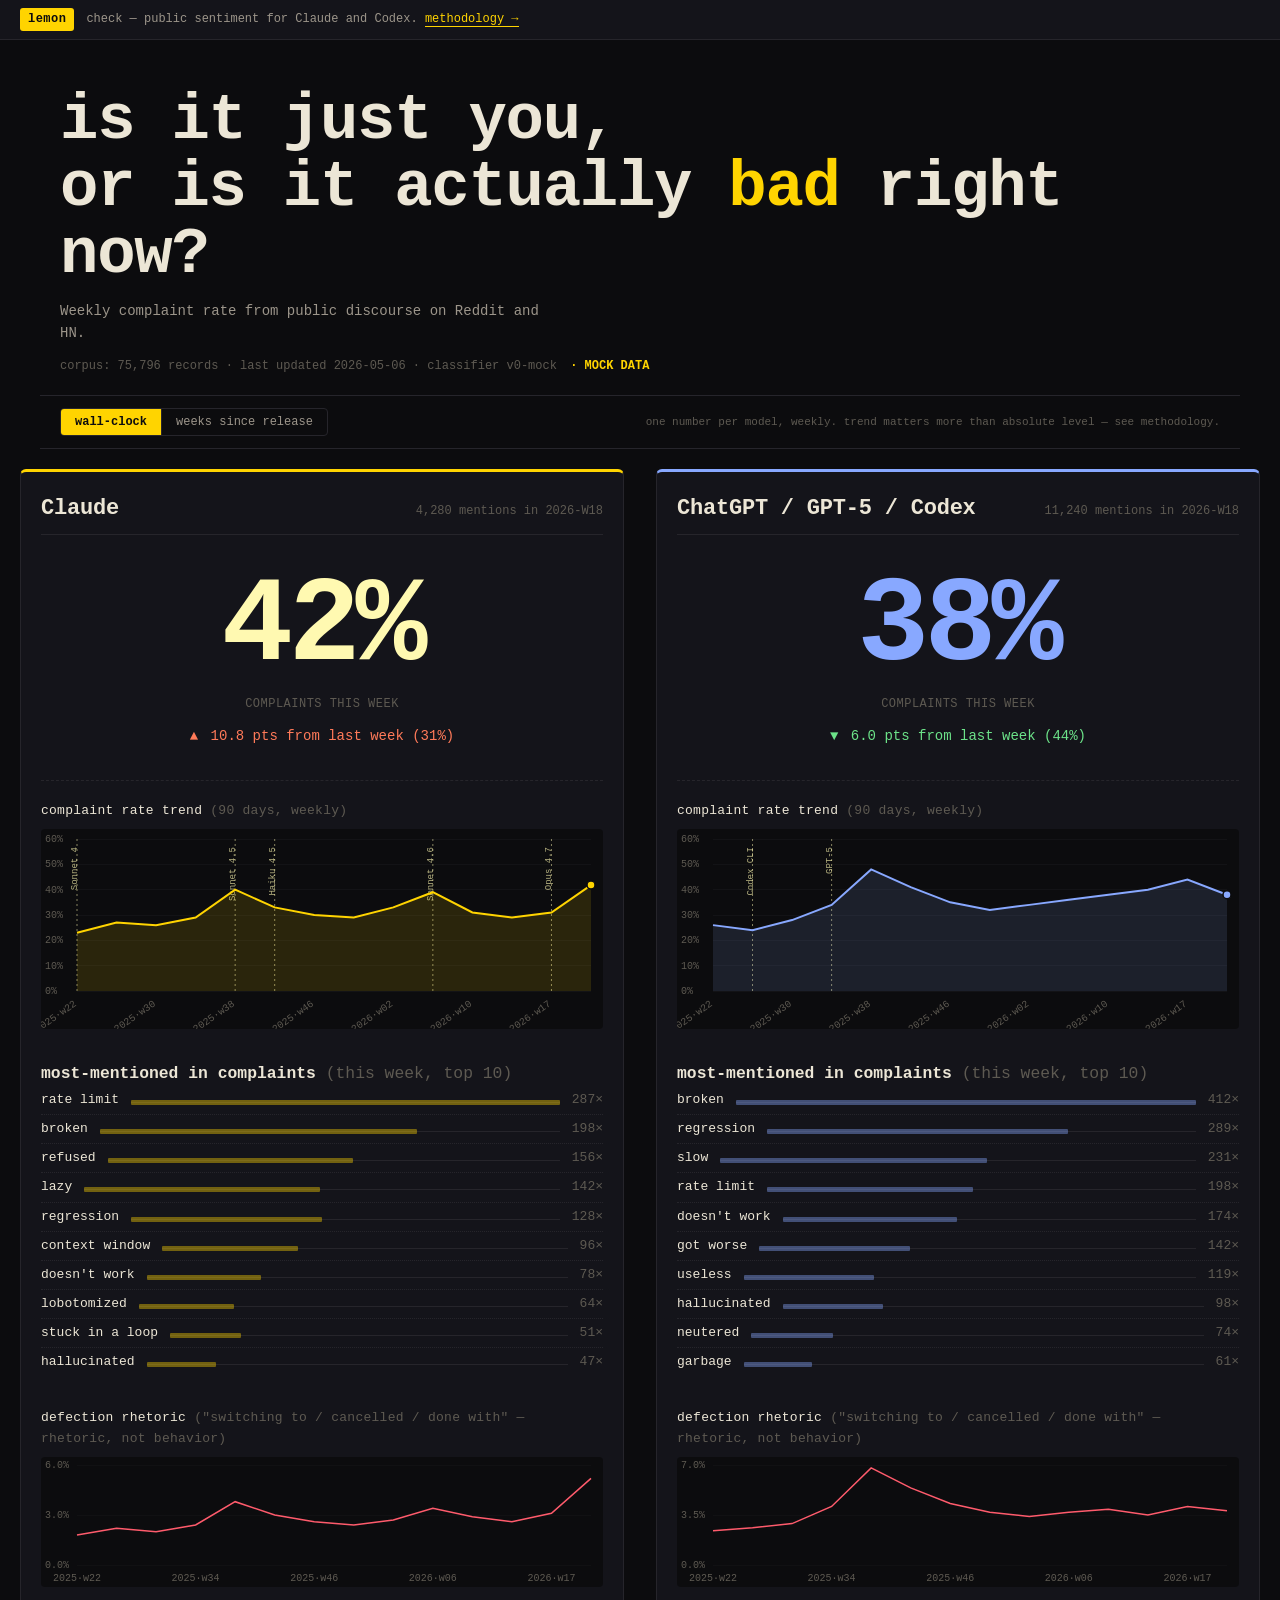
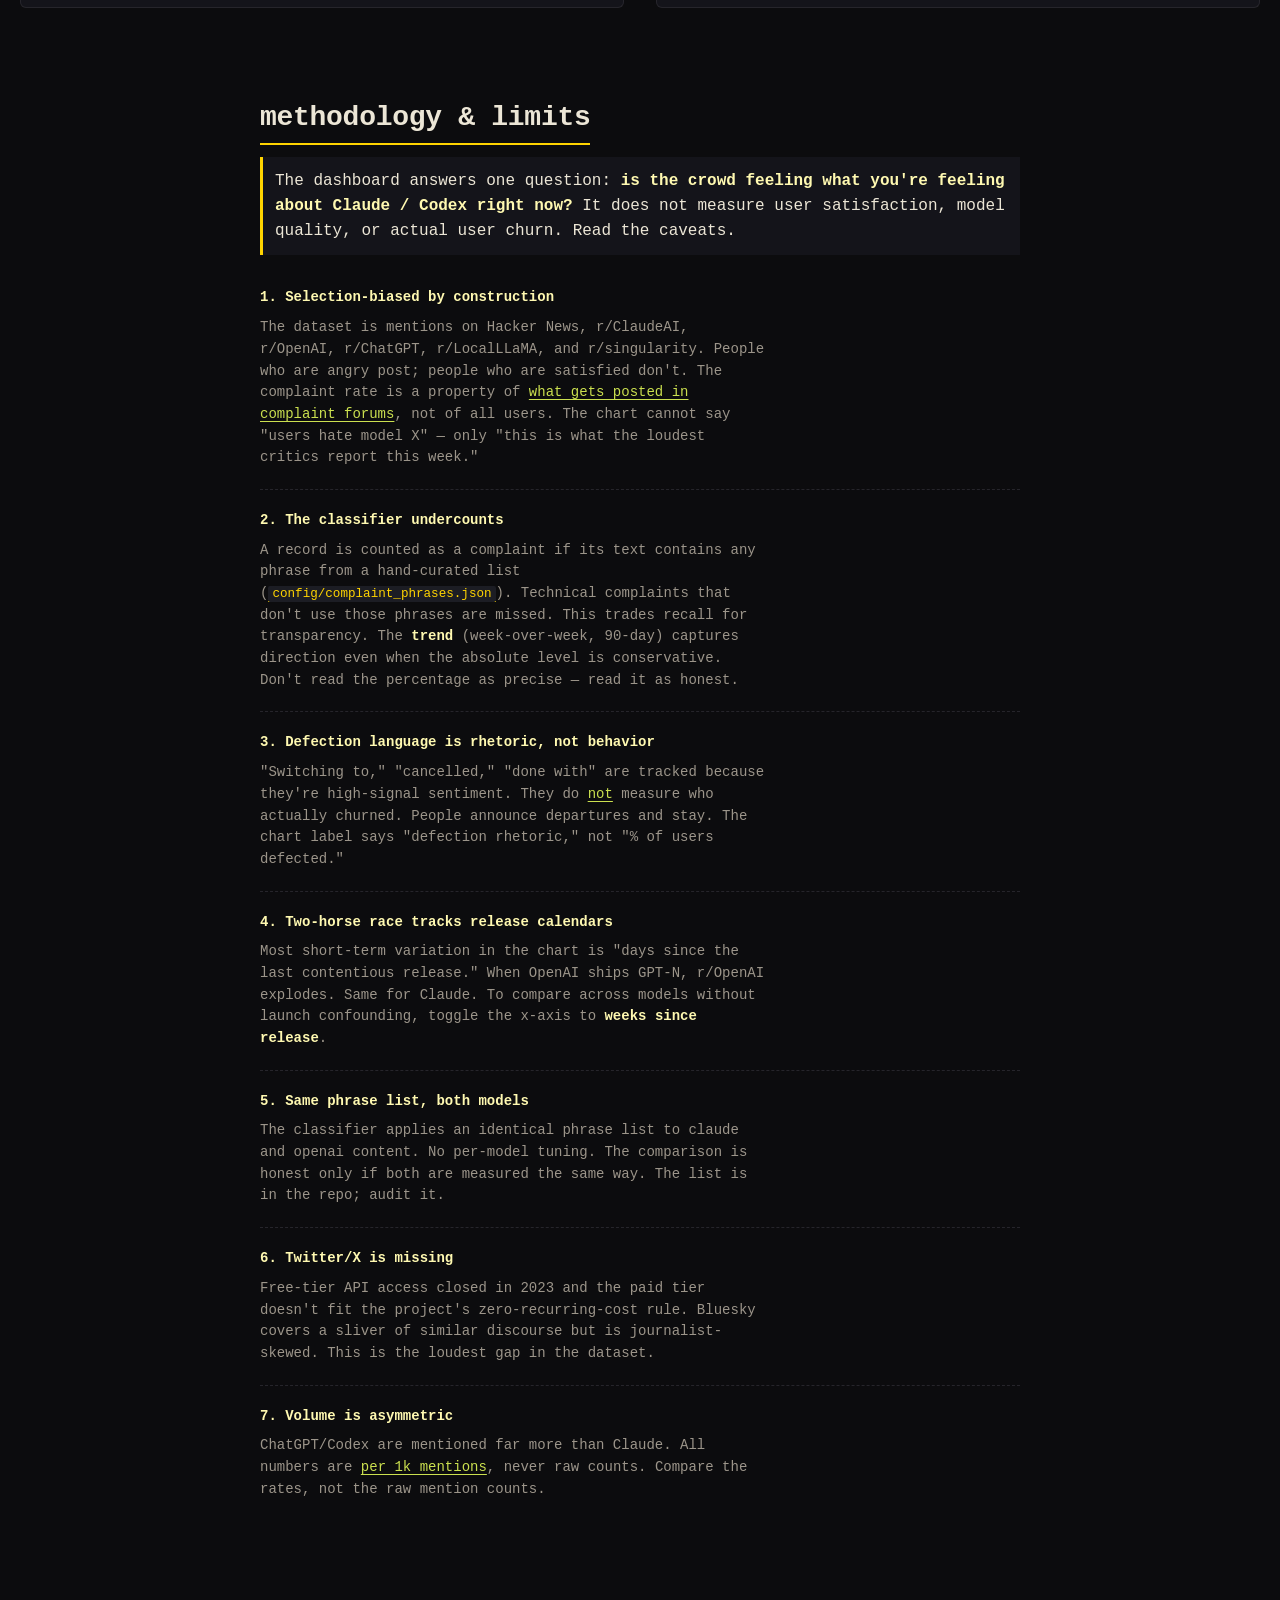
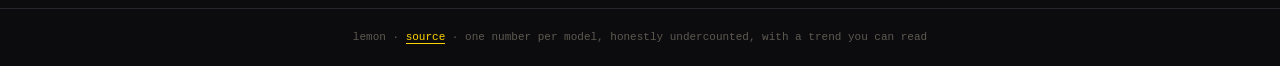
==== phase5/index.html @ 3e271ce2 "phase5: simplify banner + tagline Banner: "lemon" chip + "check — public sentiment for Claude and Co" ====
<!DOCTYPE html>
<html lang="en">
<head>
<meta charset="utf-8">
<meta name="viewport" content="width=device-width, initial-scale=1">
<title>lemon — is it just you?</title>
<link rel="stylesheet" href="style.css">
</head>
<body>

<header class="banner">
  <span class="banner-mark">lemon</span>
  <span class="banner-msg">
    check — public sentiment for Claude and Codex.
    <a href="#methodology">methodology →</a>
  </span>
</header>

<section class="masthead">
  <h1>is it just you,<br>or is it actually <em>bad</em> right now?</h1>
  <p class="tagline">
    Weekly complaint rate from public discourse on Reddit and HN.
  </p>
  <p class="meta" id="meta-line">
    corpus: <span id="meta-count">…</span> records ·
    last updated <span id="meta-updated">…</span> ·
    classifier <span id="meta-cls">v0</span>
  </p>
</section>

<section class="controls">
  <div class="toggle-group" role="radiogroup" aria-label="X-axis">
    <button class="toggle active" data-axis="wall" aria-pressed="true">wall-clock</button>
    <button class="toggle" data-axis="release" aria-pressed="false">weeks since release</button>
  </div>
  <p class="controls-note">
    one number per model, weekly. trend matters more than absolute level — see methodology.
  </p>
</section>

<main class="dashboard">

  <section class="model-panel" data-model="claude">
    <header class="panel-head">
      <h2>Claude</h2>
      <span class="panel-totals" id="totals-claude">— mentions this week</span>
    </header>

    <div class="big-number-block">
      <div class="big-number" id="rate-claude">—</div>
      <div class="big-number-label">complaints this week</div>
      <div class="delta" id="delta-claude">—</div>
    </div>

    <div class="chart-block">
      <h3>complaint rate trend <span class="chart-sub">(90 days, weekly)</span></h3>
      <div class="chart trend" id="trend-claude" aria-label="Claude complaint rate trend"></div>
    </div>

    <div class="top-terms-block">
      <h3>most-mentioned in complaints <span class="chart-sub">(this week, top 10)</span></h3>
      <ol class="top-terms" id="terms-claude" aria-label="Claude top terms"></ol>
    </div>

    <div class="chart-block">
      <h3>defection rhetoric <span class="chart-sub">("switching to / cancelled / done with" — rhetoric, not behavior)</span></h3>
      <div class="chart defection" id="def-claude" aria-label="Claude defection rhetoric trend"></div>
    </div>
  </section>

  <section class="model-panel" data-model="openai">
    <header class="panel-head">
      <h2>ChatGPT / GPT-5 / Codex</h2>
      <span class="panel-totals" id="totals-openai">— mentions this week</span>
    </header>

    <div class="big-number-block">
      <div class="big-number" id="rate-openai">—</div>
      <div class="big-number-label">complaints this week</div>
      <div class="delta" id="delta-openai">—</div>
    </div>

    <div class="chart-block">
      <h3>complaint rate trend <span class="chart-sub">(90 days, weekly)</span></h3>
      <div class="chart trend" id="trend-openai" aria-label="OpenAI complaint rate trend"></div>
    </div>

    <div class="top-terms-block">
      <h3>most-mentioned in complaints <span class="chart-sub">(this week, top 10)</span></h3>
      <ol class="top-terms" id="terms-openai" aria-label="OpenAI top terms"></ol>
    </div>

    <div class="chart-block">
      <h3>defection rhetoric <span class="chart-sub">("switching to / cancelled / done with" — rhetoric, not behavior)</span></h3>
      <div class="chart defection" id="def-openai" aria-label="OpenAI defection rhetoric trend"></div>
    </div>
  </section>

</main>

<section id="methodology" class="methodology">
  <h2>methodology &amp; limits</h2>
  <p class="lead">
    The dashboard answers one question: <strong>is the crowd feeling what
    you're feeling about Claude / Codex right now?</strong> It does not measure
    user satisfaction, model quality, or actual user churn. Read the caveats.
  </p>

  <article class="caveat">
    <h3>1. Selection-biased by construction</h3>
    <p>
      The dataset is mentions on Hacker News, r/ClaudeAI, r/OpenAI, r/ChatGPT,
      r/LocalLLaMA, and r/singularity. People who are angry post; people who are
      satisfied don't. The complaint rate is a property of <em>what gets posted
      in complaint forums</em>, not of all users. The chart cannot say "users
      hate model X" — only "this is what the loudest critics report this week."
    </p>
  </article>

  <article class="caveat">
    <h3>2. The classifier undercounts</h3>
    <p>
      A record is counted as a complaint if its text contains any phrase from
      a hand-curated list (<a href="https://github.com/mobetter20/lemon/blob/main/config/complaint_phrases.json"><code>config/complaint_phrases.json</code></a>).
      Technical complaints that don't use those phrases are missed. This trades
      recall for transparency. The <strong>trend</strong> (week-over-week,
      90-day) captures direction even when the absolute level is conservative.
      Don't read the percentage as precise — read it as honest.
    </p>
  </article>

  <article class="caveat">
    <h3>3. Defection language is rhetoric, not behavior</h3>
    <p>
      "Switching to," "cancelled," "done with" are tracked because they're
      high-signal sentiment. They do <em>not</em> measure who actually churned.
      People announce departures and stay. The chart label says "defection
      rhetoric," not "% of users defected."
    </p>
  </article>

  <article class="caveat">
    <h3>4. Two-horse race tracks release calendars</h3>
    <p>
      Most short-term variation in the chart is "days since the last contentious
      release." When OpenAI ships GPT-N, r/OpenAI explodes. Same for Claude. To
      compare across models without launch confounding, toggle the x-axis to
      <strong>weeks since release</strong>.
    </p>
  </article>

  <article class="caveat">
    <h3>5. Same phrase list, both models</h3>
    <p>
      The classifier applies an identical phrase list to claude and openai
      content. No per-model tuning. The comparison is honest only if both are
      measured the same way. The list is in the repo; audit it.
    </p>
  </article>

  <article class="caveat">
    <h3>6. Twitter/X is missing</h3>
    <p>
      Free-tier API access closed in 2023 and the paid tier doesn't fit the
      project's zero-recurring-cost rule. Bluesky covers a sliver of similar
      discourse but is journalist-skewed. This is the loudest gap in the
      dataset.
    </p>
  </article>

  <article class="caveat">
    <h3>7. Volume is asymmetric</h3>
    <p>
      ChatGPT/Codex are mentioned far more than Claude. All numbers are
      <em>per 1k mentions</em>, never raw counts. Compare the rates, not the
      raw mention counts.
    </p>
  </article>
</section>

<footer class="footer">
  <p>
    lemon · <a href="https://github.com/mobetter20/lemon">source</a> ·
    one number per model, honestly undercounted, with a trend you can read
  </p>
</footer>

<script src="dashboard.js" defer></script>
</body>
</html>
---- phase5/style.css ----
/* ============================================================
   PALETTE (placeholder — swap in real lemon palette here)
   ============================================================ */
:root {
  /* lemon palette — placeholders; replace when real palette lands */
  --lemon-rind:   #ffd400;   /* primary accent, brightest yellow */
  --lemon-flesh:  #fff9b1;   /* soft pale yellow for highlights */
  --lemon-pith:   #fff5d6;   /* near-white, off-yellow */
  --lemon-leaf:   #cbe04f;   /* yellow-green accent */
  --lemon-zest:   #ffaa00;   /* deeper amber */

  /* dark base */
  --bg:           #0c0c0e;
  --bg-2:         #14141a;
  --bg-3:         #1c1d24;
  --fg:           #ece6d6;
  --fg-dim:       #9c958a;
  --fg-mute:      #5e5a52;
  --rule:         #26252b;

  /* signal colors */
  --c-rate:       var(--lemon-rind);    /* claude trend */
  --c-rate-2:     #88a8ff;              /* openai trend */
  --c-defection:  #ff5b6c;
  --c-up:         #ff7a59;              /* delta worsening */
  --c-down:       #6ce389;              /* delta improving */

  /* spacing scale */
  --space-1: 4px;
  --space-2: 8px;
  --space-3: 12px;
  --space-4: 20px;
  --space-5: 32px;
  --space-6: 48px;

  /* type scale */
  --font-mono: "JetBrains Mono", "Berkeley Mono", "IBM Plex Mono", "SF Mono",
               "Menlo", "Consolas", monospace;
}

/* ============================================================
   RESET + BASE
   ============================================================ */
* { box-sizing: border-box; margin: 0; padding: 0; }

html { scroll-behavior: smooth; }

body {
  font-family: var(--font-mono);
  font-size: 14px;
  line-height: 1.55;
  background: var(--bg);
  color: var(--fg);
  -webkit-font-smoothing: antialiased;
  -moz-osx-font-smoothing: grayscale;
}

a { color: var(--lemon-rind); text-decoration: none; border-bottom: 1px solid currentColor; }
a:hover { color: var(--lemon-zest); }

strong { color: var(--lemon-flesh); font-weight: 600; }
em { color: var(--lemon-leaf); font-style: normal; text-decoration: underline; text-underline-offset: 3px; }

h1, h2, h3 { font-weight: 600; }

code {
  font-family: var(--font-mono);
  background: var(--bg-3);
  padding: 1px 4px;
  border-radius: 2px;
  font-size: 0.9em;
}

/* ============================================================
   STICKY BANNER
   ============================================================ */
.banner {
  position: sticky;
  top: 0;
  z-index: 100;
  background: var(--bg-2);
  border-bottom: 1px solid var(--rule);
  padding: var(--space-2) var(--space-4);
  display: flex;
  gap: var(--space-3);
  align-items: center;
  font-size: 12px;
  flex-wrap: wrap;
}
.banner-mark {
  background: var(--lemon-rind);
  color: var(--bg);
  font-weight: 700;
  padding: 2px 8px;
  border-radius: 3px;
  letter-spacing: 0.04em;
}
.banner-msg { color: var(--fg-dim); flex: 1; }
.banner-msg a { font-size: inherit; }

/* ============================================================
   MASTHEAD
   ============================================================ */
.masthead {
  padding: var(--space-6) var(--space-4) var(--space-4);
  max-width: 1200px;
  margin: 0 auto;
}
.masthead h1 {
  font-size: clamp(36px, 5vw, 64px);
  letter-spacing: -0.02em;
  line-height: 1.05;
  margin-bottom: var(--space-3);
}
.masthead h1 em {
  text-decoration: none;
  color: var(--lemon-rind);
  font-style: normal;
}
.tagline {
  color: var(--fg-dim);
  max-width: 60ch;
  margin-bottom: var(--space-3);
}
.meta {
  font-size: 12px;
  color: var(--fg-mute);
}

/* ============================================================
   CONTROLS
   ============================================================ */
.controls {
  max-width: 1200px;
  margin: 0 auto;
  padding: var(--space-3) var(--space-4);
  display: flex;
  justify-content: space-between;
  align-items: center;
  gap: var(--space-4);
  flex-wrap: wrap;
  border-top: 1px solid var(--rule);
  border-bottom: 1px solid var(--rule);
}
.toggle-group {
  display: inline-flex;
  border: 1px solid var(--rule);
  border-radius: 4px;
  overflow: hidden;
}
.toggle {
  background: transparent;
  color: var(--fg-dim);
  font-family: inherit;
  font-size: 12px;
  padding: 6px 14px;
  border: none;
  cursor: pointer;
  border-right: 1px solid var(--rule);
}
.toggle:last-child { border-right: none; }
.toggle:hover { color: var(--fg); background: var(--bg-2); }
.toggle.active {
  background: var(--lemon-rind);
  color: var(--bg);
  font-weight: 600;
}
.controls-note {
  font-size: 11px;
  color: var(--fg-mute);
  flex: 1;
  text-align: right;
}

/* ============================================================
   DASHBOARD GRID
   ============================================================ */
.dashboard {
  max-width: 1400px;
  margin: 0 auto;
  padding: var(--space-4);
  display: grid;
  grid-template-columns: 1fr 1fr;
  gap: var(--space-5);
}
@media (max-width: 1024px) {
  .dashboard { grid-template-columns: 1fr; }
}

.model-panel {
  background: var(--bg-2);
  border: 1px solid var(--rule);
  border-radius: 6px;
  padding: var(--space-4);
}
.model-panel[data-model="claude"]  { border-top: 3px solid var(--lemon-rind); }
.model-panel[data-model="openai"]  { border-top: 3px solid var(--c-rate-2); }

.panel-head {
  display: flex;
  justify-content: space-between;
  align-items: baseline;
  border-bottom: 1px solid var(--rule);
  padding-bottom: var(--space-2);
  margin-bottom: var(--space-3);
}
.panel-head h2 {
  font-size: 22px;
  letter-spacing: -0.01em;
}
.panel-totals {
  font-size: 12px;
  color: var(--fg-mute);
}

/* ============================================================
   BIG NUMBER
   ============================================================ */
.big-number-block {
  text-align: center;
  padding: var(--space-4) 0 var(--space-5);
  border-bottom: 1px dashed var(--rule);
  margin-bottom: var(--space-4);
}
.big-number {
  font-size: clamp(72px, 10vw, 120px);
  font-weight: 700;
  letter-spacing: -0.04em;
  line-height: 1;
  color: var(--lemon-flesh);
}
.model-panel[data-model="openai"] .big-number {
  color: var(--c-rate-2);
}
.big-number-label {
  font-size: 12px;
  color: var(--fg-mute);
  margin-top: var(--space-2);
  letter-spacing: 0.04em;
  text-transform: uppercase;
}
.delta {
  margin-top: var(--space-3);
  font-size: 14px;
  color: var(--fg-dim);
}
.delta.up    { color: var(--c-up); }
.delta.down  { color: var(--c-down); }
.delta-glyph { font-weight: 700; margin-right: 4px; }

/* ============================================================
   CHART BLOCK
   ============================================================ */
.chart-block { margin-bottom: var(--space-5); }
.chart-block:last-child { margin-bottom: 0; }
.chart-block h3 {
  font-size: 13px;
  font-weight: 500;
  color: var(--fg);
  margin-bottom: var(--space-2);
  letter-spacing: 0.02em;
}
.chart-sub {
  color: var(--fg-mute);
  font-weight: 400;
}

.chart {
  width: 100%;
  background: var(--bg);
  border-radius: 4px;
  position: relative;
}
.chart.trend       { height: 200px; }
.chart.defection   { height: 130px; }

/* SVG chart styling */
.chart svg { display: block; width: 100%; height: 100%; }
.chart .axis text {
  font-family: var(--font-mono);
  font-size: 10px;
  fill: var(--fg-mute);
}
.chart .axis line, .chart .axis path {
  stroke: var(--rule);
  shape-rendering: crispEdges;
}
.chart .release-line {
  stroke: var(--lemon-flesh);
  stroke-dasharray: 2 3;
  opacity: 0.5;
}
.chart .release-label {
  fill: var(--lemon-flesh);
  font-size: 9px;
  opacity: 0.7;
}

/* ============================================================
   TOP TERMS LIST
   ============================================================ */
.top-terms-block { margin-bottom: var(--space-5); }
.top-terms {
  list-style: none;
  font-size: 13px;
}
.top-terms li {
  display: flex;
  justify-content: space-between;
  align-items: baseline;
  padding: 4px 0;
  border-bottom: 1px dotted var(--rule);
}
.top-terms li:last-child { border-bottom: none; }
.top-terms .term {
  color: var(--fg);
}
.top-terms .count {
  color: var(--fg-mute);
  font-variant-numeric: tabular-nums;
}
.top-terms .bar {
  flex: 1;
  height: 1px;
  margin: 0 var(--space-3);
  background: var(--rule);
  position: relative;
}
.top-terms .bar-fill {
  position: absolute;
  left: 0;
  top: -2px;
  height: 5px;
  background: var(--lemon-rind);
  border-radius: 1px;
  opacity: 0.4;
}
.model-panel[data-model="openai"] .top-terms .bar-fill {
  background: var(--c-rate-2);
}

/* ============================================================
   METHODOLOGY
   ============================================================ */
.methodology {
  max-width: 800px;
  margin: var(--space-6) auto;
  padding: var(--space-4);
}
.methodology h2 {
  font-size: 28px;
  letter-spacing: -0.01em;
  margin-bottom: var(--space-3);
  border-bottom: 2px solid var(--lemon-rind);
  padding-bottom: var(--space-1);
  display: inline-block;
}
.methodology .lead {
  font-size: 16px;
  color: var(--fg);
  margin-bottom: var(--space-5);
  padding: var(--space-3);
  border-left: 3px solid var(--lemon-rind);
  background: var(--bg-2);
}
.caveat {
  margin-bottom: var(--space-4);
  padding-bottom: var(--space-4);
  border-bottom: 1px dashed var(--rule);
}
.caveat:last-child { border-bottom: none; }
.caveat h3 {
  font-size: 14px;
  color: var(--lemon-flesh);
  margin-bottom: var(--space-2);
}
.caveat p {
  color: var(--fg-dim);
  max-width: 60ch;
}

/* ============================================================
   FOOTER
   ============================================================ */
.footer {
  border-top: 1px solid var(--rule);
  padding: var(--space-4);
  text-align: center;
  color: var(--fg-mute);
  font-size: 11px;
  margin-top: var(--space-6);
}
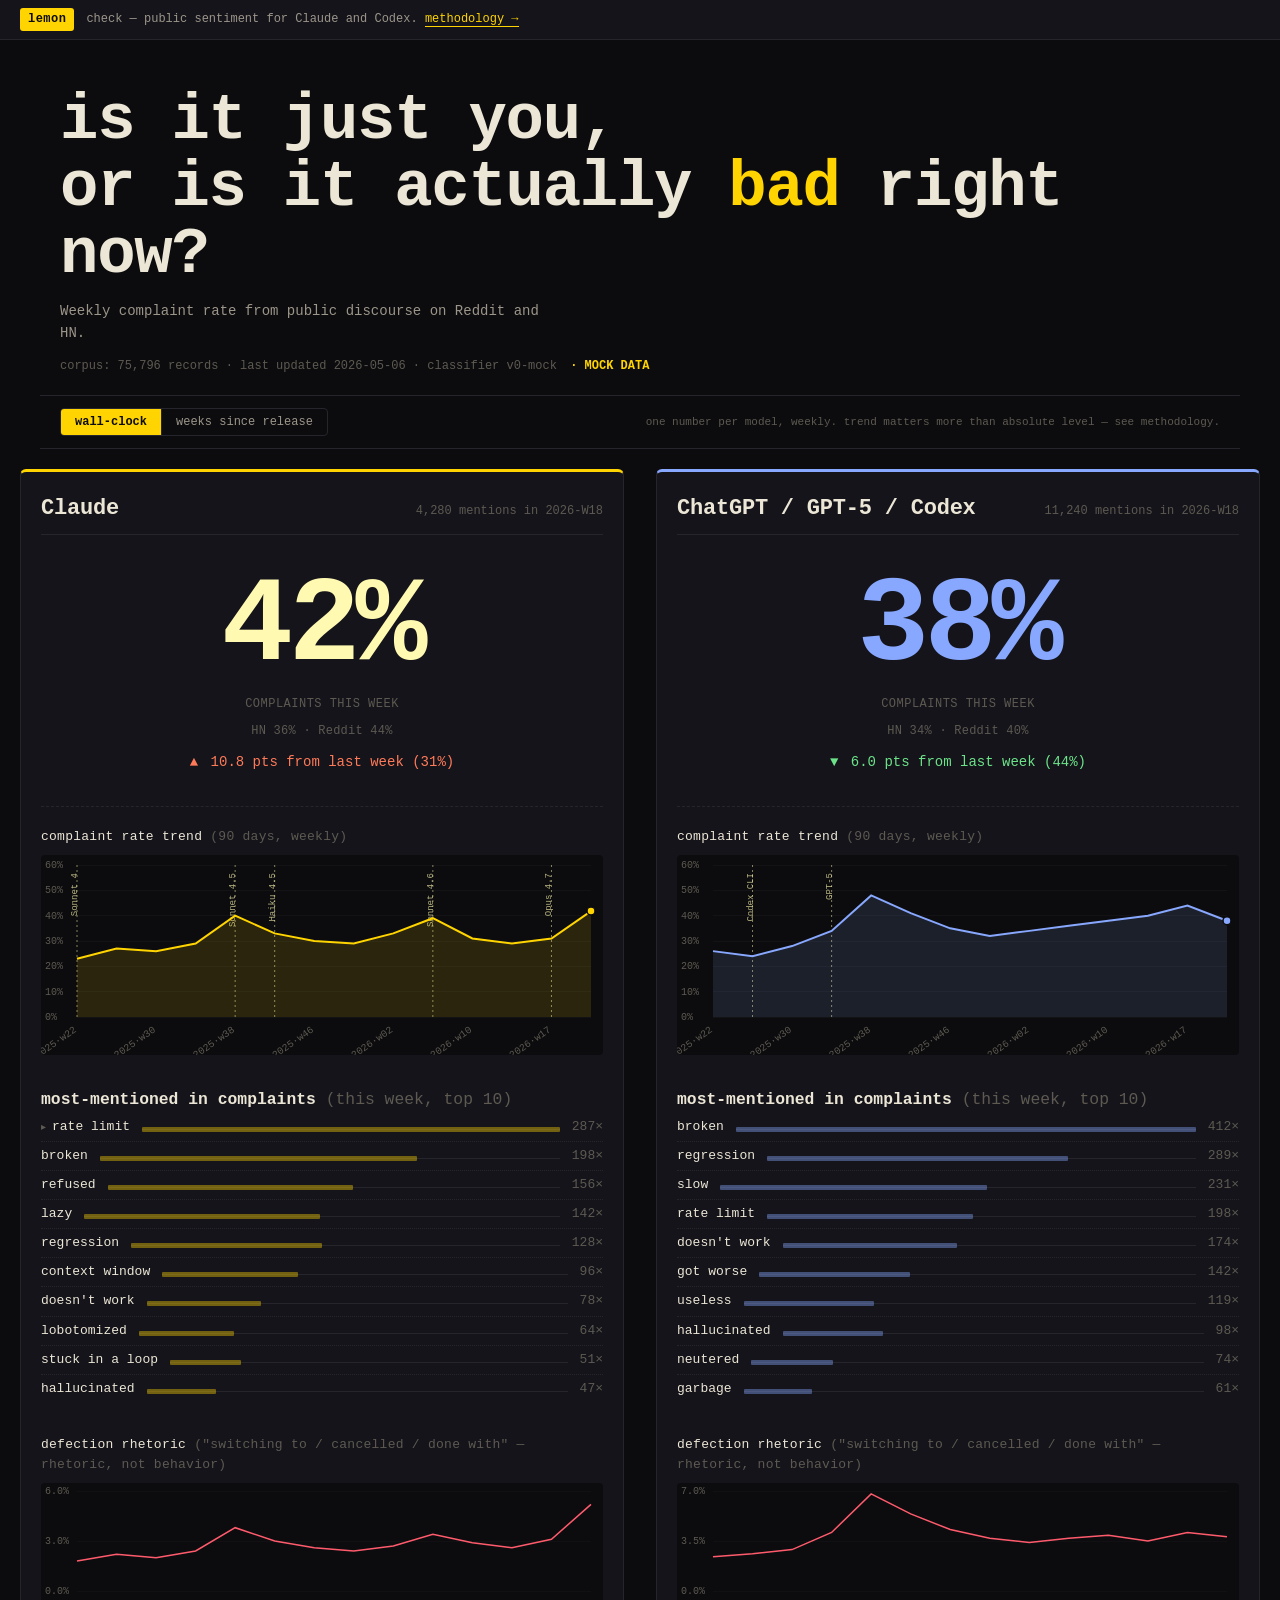
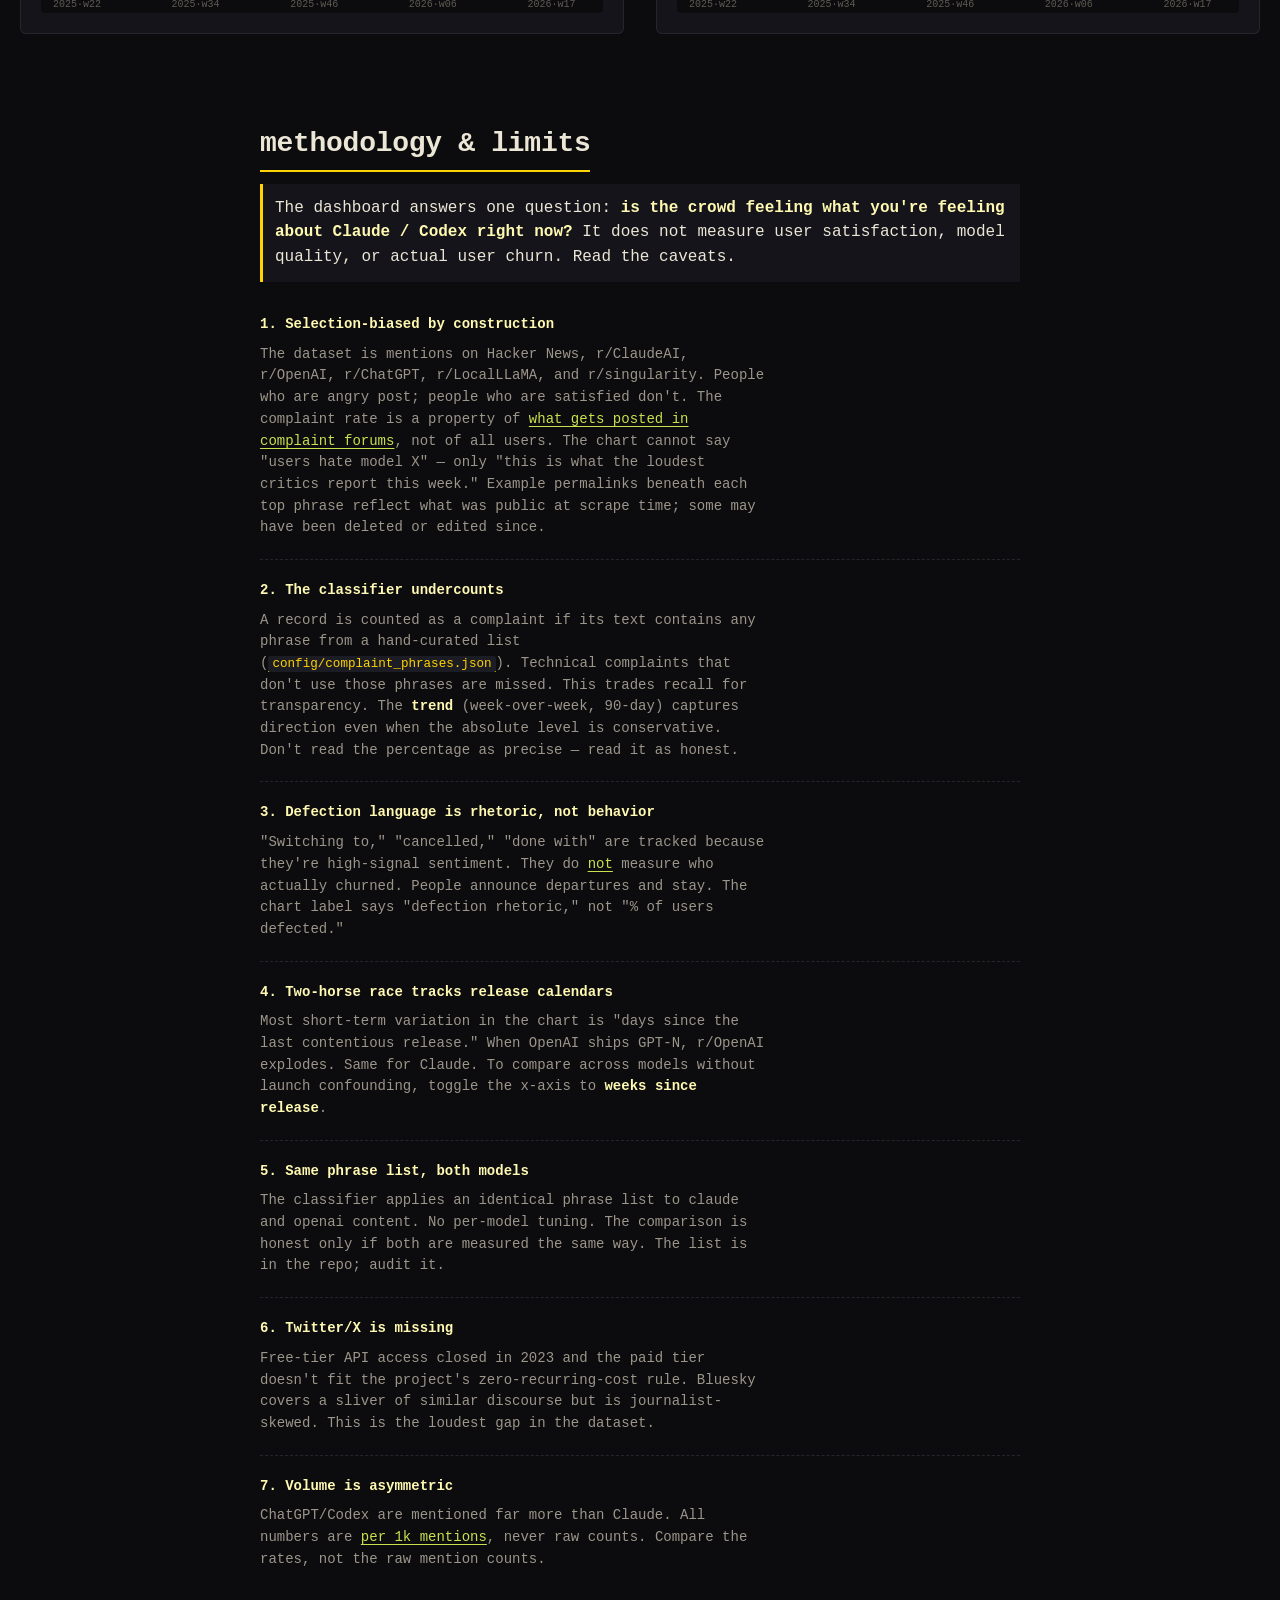
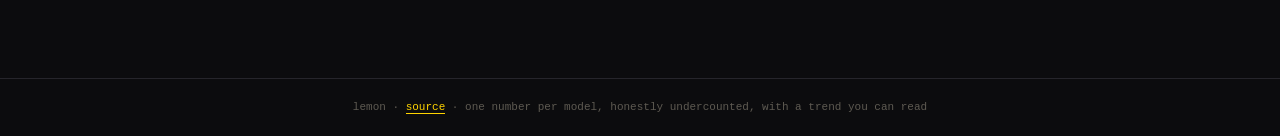
==== commit 9cffa848: "Stage 1+2 push: per-source breakdown, permalink examples, polish, audit Major dashboard depth additi" ====
--- a/phase5/index.html
+++ b/phase5/index.html
@@ -3,7 +3,22 @@
 <head>
 <meta charset="utf-8">
 <meta name="viewport" content="width=device-width, initial-scale=1">
-<title>lemon — is it just you?</title>
+<title>lemon — is it just you, or is it actually bad right now?</title>
+<meta name="description" content="Public sentiment for Claude and Codex — weekly complaint rate from Reddit and HN.">
+
+<!-- Open Graph -->
+<meta property="og:type" content="website">
+<meta property="og:title" content="lemon — is it just you, or is it actually bad?">
+<meta property="og:description" content="Public sentiment for Claude and Codex — weekly complaint rate from Reddit and HN.">
+<meta property="og:image" content="https://github.com/mobetter20/lemon/raw/main/phase5/og-image.png">
+<meta property="og:url" content="https://mobetter20.github.io/lemon/">
+
+<!-- Twitter -->
+<meta name="twitter:card" content="summary_large_image">
+<meta name="twitter:title" content="lemon — is it just you, or is it actually bad?">
+<meta name="twitter:description" content="Public sentiment for Claude and Codex — weekly complaint rate from Reddit and HN.">
+<meta name="twitter:image" content="https://github.com/mobetter20/lemon/raw/main/phase5/og-image.png">
+
 <link rel="stylesheet" href="style.css">
 </head>
 <body>
@@ -49,25 +64,22 @@
     <div class="big-number-block">
       <div class="big-number" id="rate-claude">—</div>
       <div class="big-number-label">complaints this week</div>
+      <div class="by-source" id="by-source-claude"></div>
       <div class="delta" id="delta-claude">—</div>
     </div>
-
     <div class="chart-block">
       <h3>complaint rate trend <span class="chart-sub">(90 days, weekly)</span></h3>
       <div class="chart trend" id="trend-claude" aria-label="Claude complaint rate trend"></div>
     </div>
-
     <div class="top-terms-block">
       <h3>most-mentioned in complaints <span class="chart-sub">(this week, top 10)</span></h3>
       <ol class="top-terms" id="terms-claude" aria-label="Claude top terms"></ol>
     </div>
-
     <div class="chart-block">
       <h3>defection rhetoric <span class="chart-sub">("switching to / cancelled / done with" — rhetoric, not behavior)</span></h3>
       <div class="chart defection" id="def-claude" aria-label="Claude defection rhetoric trend"></div>
     </div>
   </section>
-
   <section class="model-panel" data-model="openai">
     <header class="panel-head">
       <h2>ChatGPT / GPT-5 / Codex</h2>
@@ -77,6 +89,7 @@
     <div class="big-number-block">
       <div class="big-number" id="rate-openai">—</div>
       <div class="big-number-label">complaints this week</div>
+      <div class="by-source" id="by-source-openai"></div>
       <div class="delta" id="delta-openai">—</div>
     </div>
 
@@ -114,6 +127,8 @@
       satisfied don't. The complaint rate is a property of <em>what gets posted
       in complaint forums</em>, not of all users. The chart cannot say "users
       hate model X" — only "this is what the loudest critics report this week."
+      Example permalinks beneath each top phrase reflect what was public at
+      scrape time; some may have been deleted or edited since.
     </p>
   </article>
 
--- a/phase5/style.css
+++ b/phase5/style.css
@@ -239,6 +239,14 @@
   letter-spacing: 0.04em;
   text-transform: uppercase;
 }
+.by-source {
+  margin-top: var(--space-2);
+  font-size: 12px;
+  color: var(--fg-mute);
+  letter-spacing: 0.02em;
+}
+.by-source:empty { display: none; }
+
 .delta {
   margin-top: var(--space-3);
   font-size: 14px;
@@ -276,6 +284,22 @@
 
 /* SVG chart styling */
 .chart svg { display: block; width: 100%; height: 100%; }
+.chart .chart-empty,
+.top-terms .terms-empty {
+  display: flex;
+  align-items: center;
+  justify-content: center;
+  height: 100%;
+  color: var(--fg-mute);
+  font-size: 11px;
+  letter-spacing: 0.04em;
+  text-transform: uppercase;
+}
+.top-terms .terms-empty {
+  height: auto;
+  padding: var(--space-3) 0;
+  border-bottom: none;
+}
 .chart .axis text {
   font-family: var(--font-mono);
   font-size: 10px;
@@ -305,13 +329,40 @@
   font-size: 13px;
 }
 .top-terms li {
+  padding: 4px 0;
+  border-bottom: 1px dotted var(--rule);
+}
+.top-terms li:last-child { border-bottom: none; }
+
+/* Plain row (no examples) flexes directly inside <li>;
+   when examples exist we wrap in <details><summary>...row...</summary>...</details>.
+   .has-examples is set in JS as an explicit fallback for browsers without :has(). */
+.top-terms li:not(.has-examples) {
   display: flex;
   justify-content: space-between;
   align-items: baseline;
-  padding: 4px 0;
-  border-bottom: 1px dotted var(--rule);
-}
-.top-terms li:last-child { border-bottom: none; }
+}
+.top-terms .term-summary {
+  display: flex;
+  justify-content: space-between;
+  align-items: baseline;
+  cursor: pointer;
+  list-style: none;
+  outline: none;
+}
+.top-terms .term-summary::-webkit-details-marker { display: none; }
+.top-terms .term-summary::marker { content: ""; }
+.top-terms .term-summary::before {
+  content: "▸";
+  display: inline-block;
+  margin-right: 6px;
+  color: var(--fg-mute);
+  font-size: 10px;
+  transition: transform 0.12s;
+}
+.top-terms details[open] .term-summary::before { transform: rotate(90deg); }
+.top-terms .term-summary:hover { color: var(--lemon-flesh); }
+
 .top-terms .term {
   color: var(--fg);
 }
@@ -339,6 +390,41 @@
   background: var(--c-rate-2);
 }
 
+/* Expanded examples */
+.top-terms .term-examples {
+  list-style: none;
+  margin: 6px 0 6px 18px;
+  padding: 0;
+  font-size: 11px;
+}
+.top-terms .term-examples li {
+  display: flex;
+  gap: 8px;
+  align-items: baseline;
+  padding: 2px 0;
+  border-bottom: none;
+}
+.top-terms .ex-kind {
+  color: var(--fg-mute);
+  min-width: 88px;
+  font-size: 10px;
+  text-transform: uppercase;
+  letter-spacing: 0.04em;
+}
+.top-terms .ex-link {
+  color: var(--fg-dim);
+  border-bottom-color: transparent;
+  font-variant-numeric: tabular-nums;
+  flex: 1;
+  white-space: nowrap;
+  overflow: hidden;
+  text-overflow: ellipsis;
+}
+.top-terms .ex-link:hover {
+  color: var(--lemon-rind);
+  border-bottom-color: currentColor;
+}
+
 /* ============================================================
    METHODOLOGY
    ============================================================ */
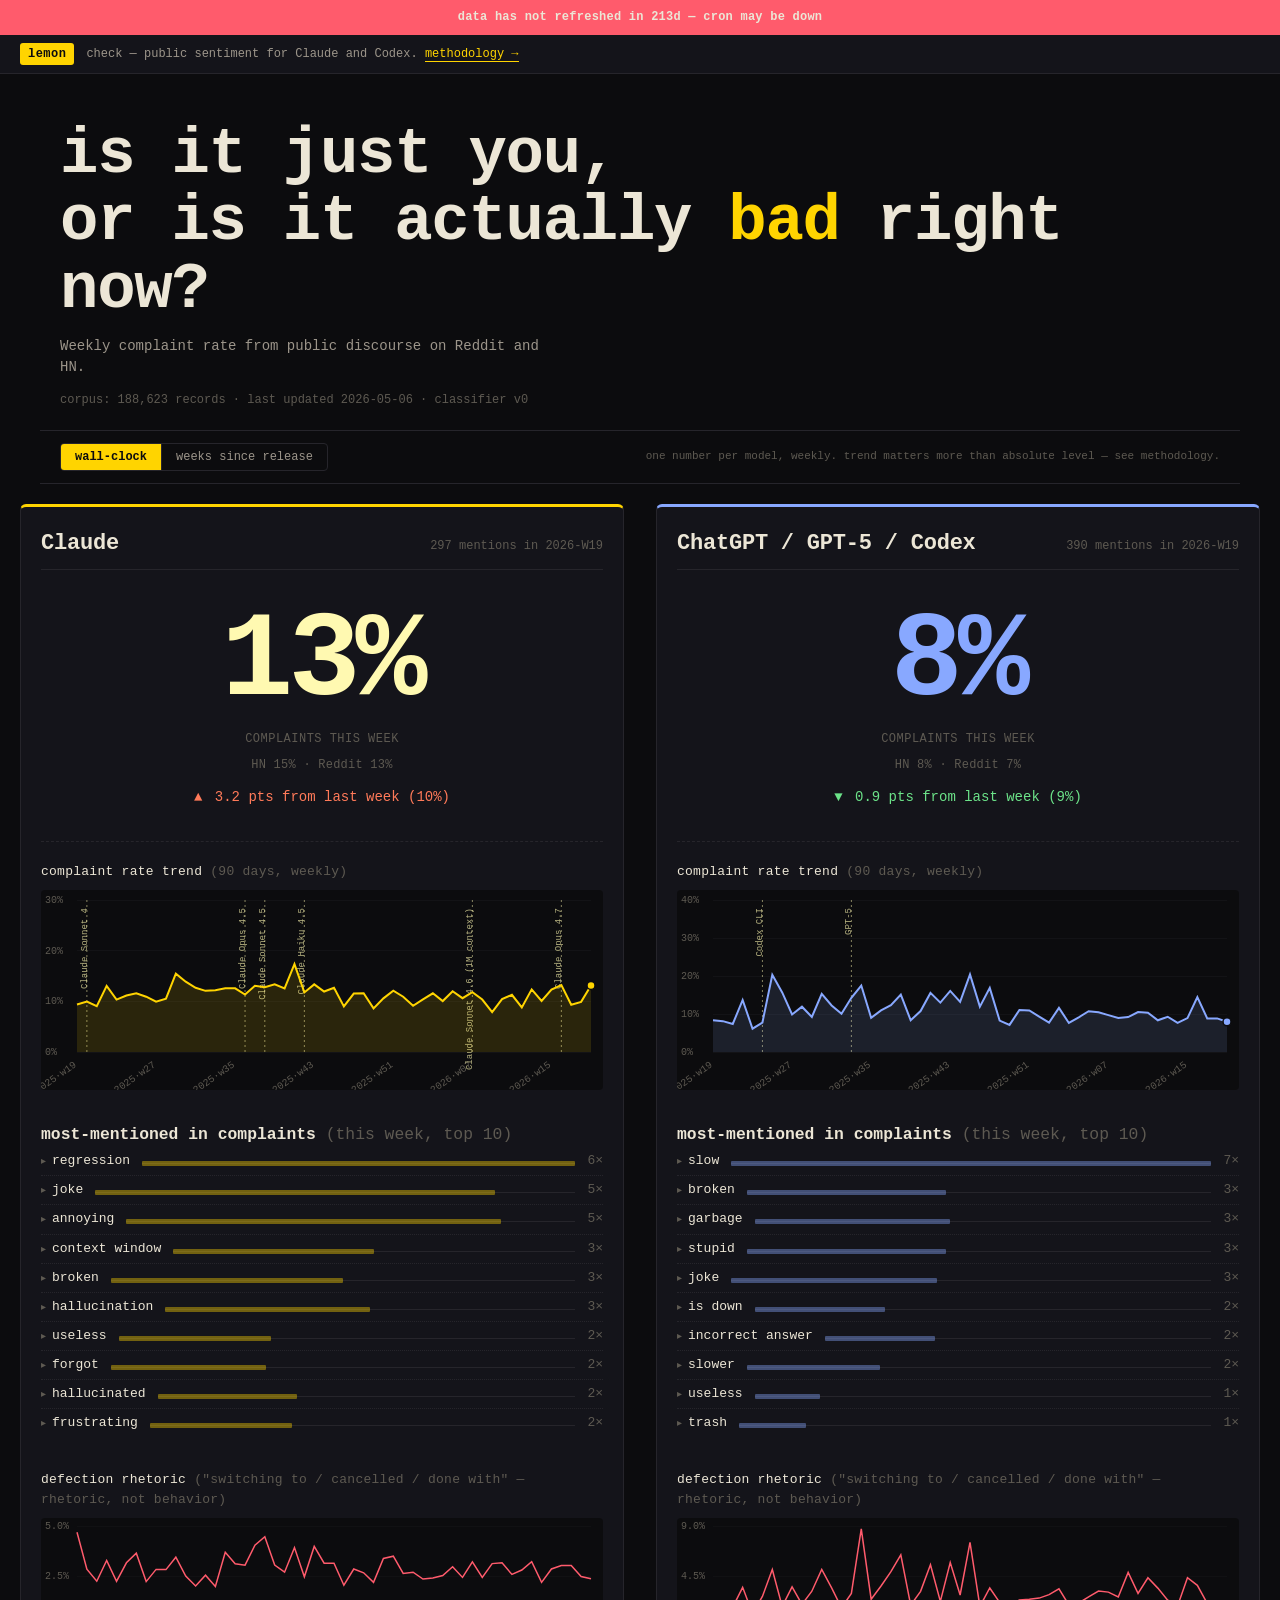
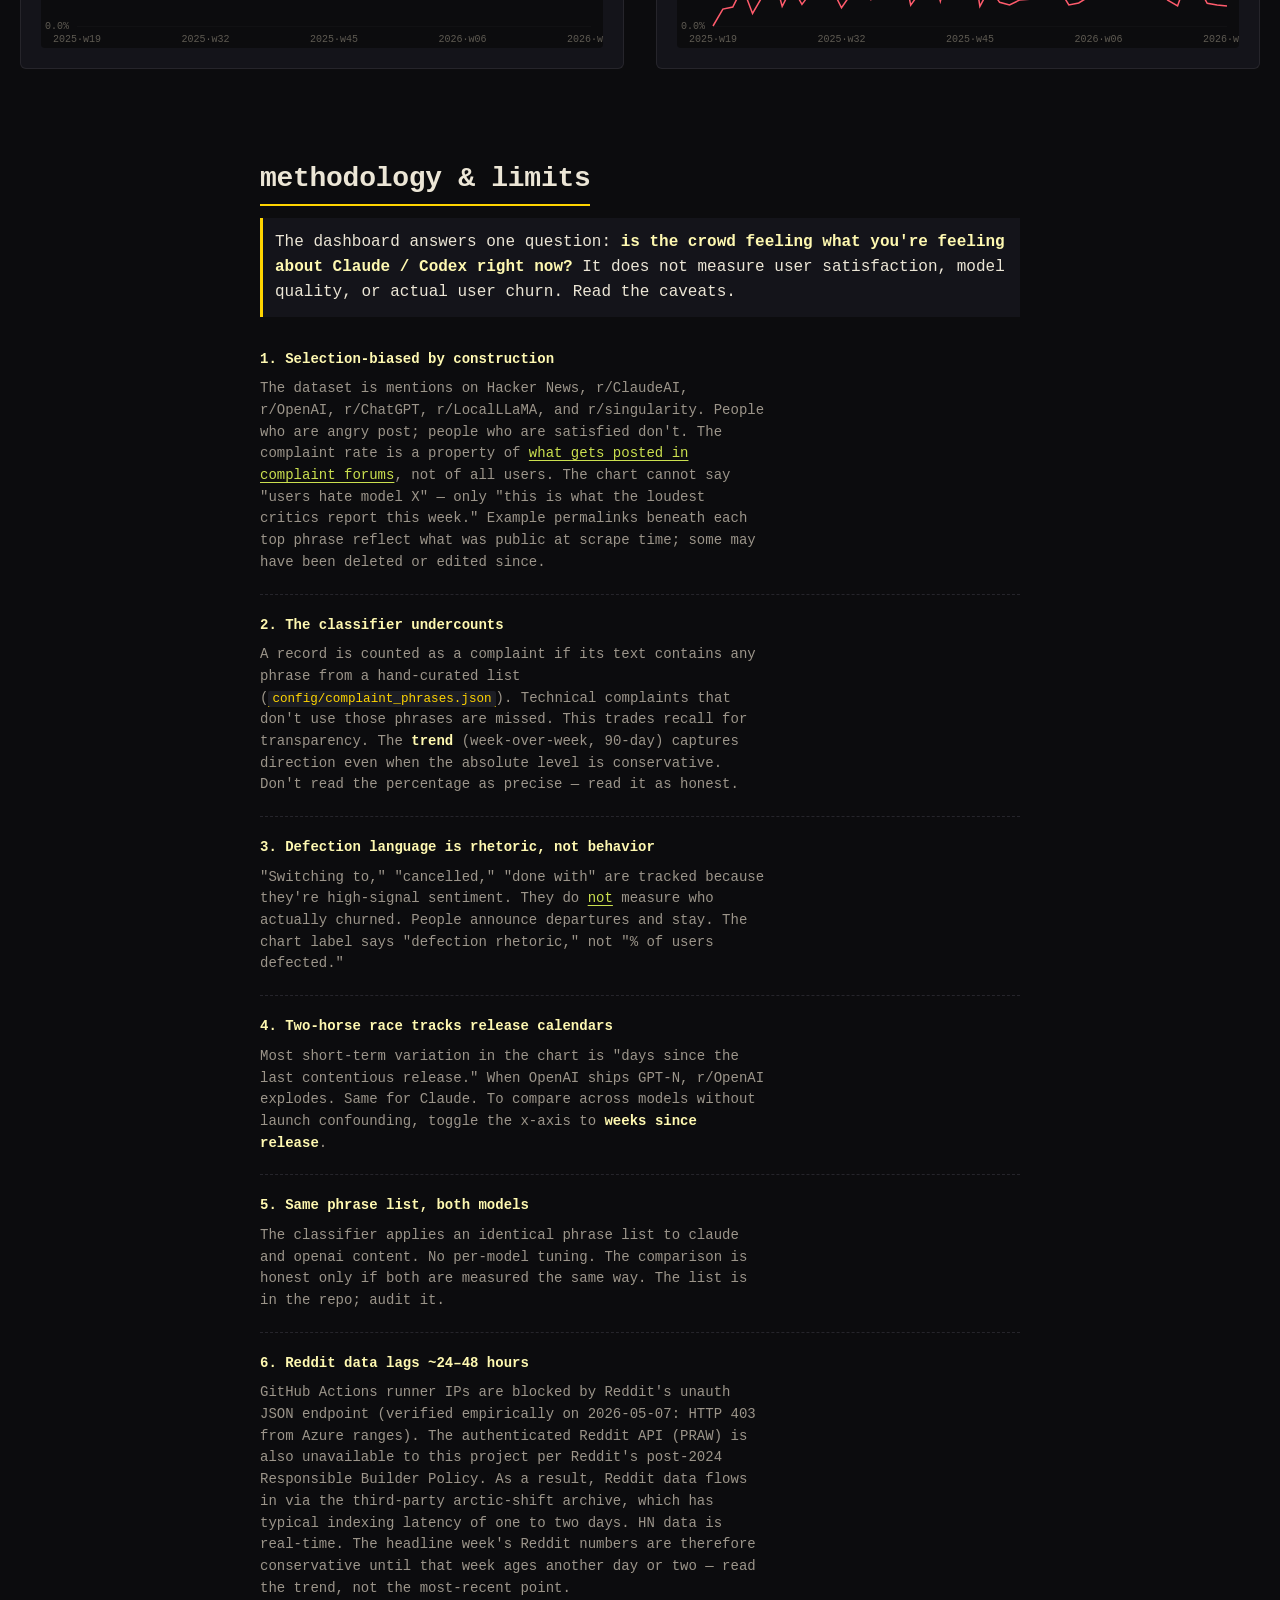
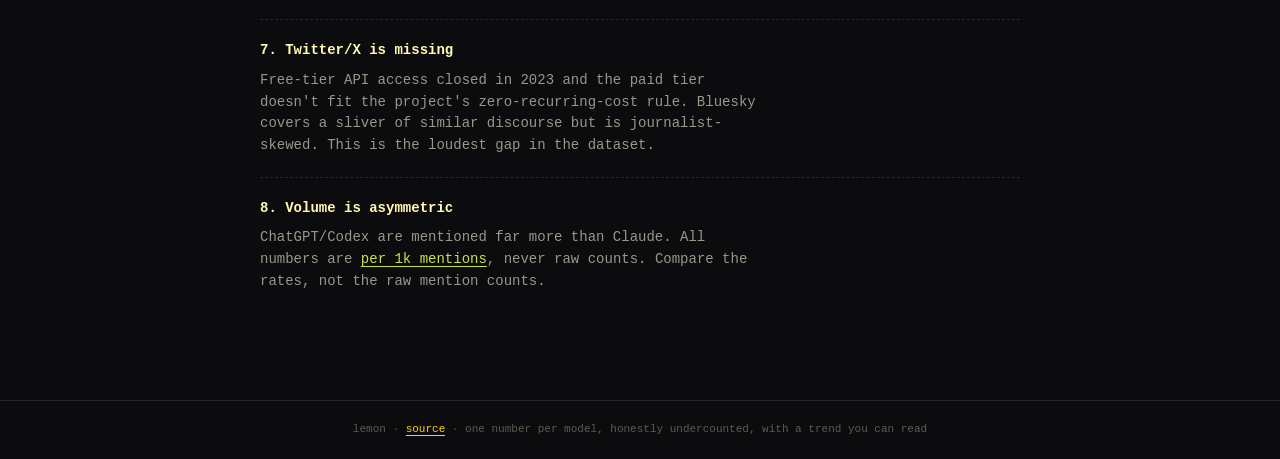
==== commit d73f8582: "Phase 4 cron: scheduled refresh + Pages, no live Reddit The 2026-05-07 IP probe (run 25455800152, br" ====
--- a/phase5/index.html
+++ b/phase5/index.html
@@ -23,6 +23,8 @@
 </head>
 <body>
 
+<div id="staleness-banner" hidden></div>
+
 <header class="banner">
   <span class="banner-mark">lemon</span>
   <span class="banner-msg">
@@ -174,7 +176,21 @@
   </article>
 
   <article class="caveat">
-    <h3>6. Twitter/X is missing</h3>
+    <h3>6. Reddit data lags ~24–48 hours</h3>
+    <p>
+      GitHub Actions runner IPs are blocked by Reddit's unauth JSON endpoint
+      (verified empirically on 2026-05-07: HTTP 403 from Azure ranges). The
+      authenticated Reddit API (PRAW) is also unavailable to this project per
+      Reddit's post-2024 Responsible Builder Policy. As a result, Reddit data
+      flows in via the third-party arctic-shift archive, which has typical
+      indexing latency of one to two days. HN data is real-time. The headline
+      week's Reddit numbers are therefore conservative until that week ages
+      another day or two — read the trend, not the most-recent point.
+    </p>
+  </article>
+
+  <article class="caveat">
+    <h3>7. Twitter/X is missing</h3>
     <p>
       Free-tier API access closed in 2023 and the paid tier doesn't fit the
       project's zero-recurring-cost rule. Bluesky covers a sliver of similar
@@ -184,7 +200,7 @@
   </article>
 
   <article class="caveat">
-    <h3>7. Volume is asymmetric</h3>
+    <h3>8. Volume is asymmetric</h3>
     <p>
       ChatGPT/Codex are mentioned far more than Claude. All numbers are
       <em>per 1k mentions</em>, never raw counts. Compare the rates, not the
--- a/phase5/style.css
+++ b/phase5/style.css
@@ -98,6 +98,27 @@
 .banner-msg { color: var(--fg-dim); flex: 1; }
 .banner-msg a { font-size: inherit; }
 
+/* Staleness banner — shown only when data.json.generated_at age > 8h.
+   Yellow at 8–24h ("data is Nh old"), red at 24h+ ("cron may be down"). */
+#staleness-banner {
+  position: sticky;
+  top: 0;
+  z-index: 200;
+  padding: var(--space-2) var(--space-4);
+  font-size: 12px;
+  font-weight: 600;
+  text-align: center;
+  letter-spacing: 0.02em;
+}
+#staleness-banner.stale-yellow {
+  background: var(--lemon-zest);
+  color: var(--bg);
+}
+#staleness-banner.stale-red {
+  background: var(--c-defection);
+  color: var(--fg);
+}
+
 /* ============================================================
    MASTHEAD
    ============================================================ */
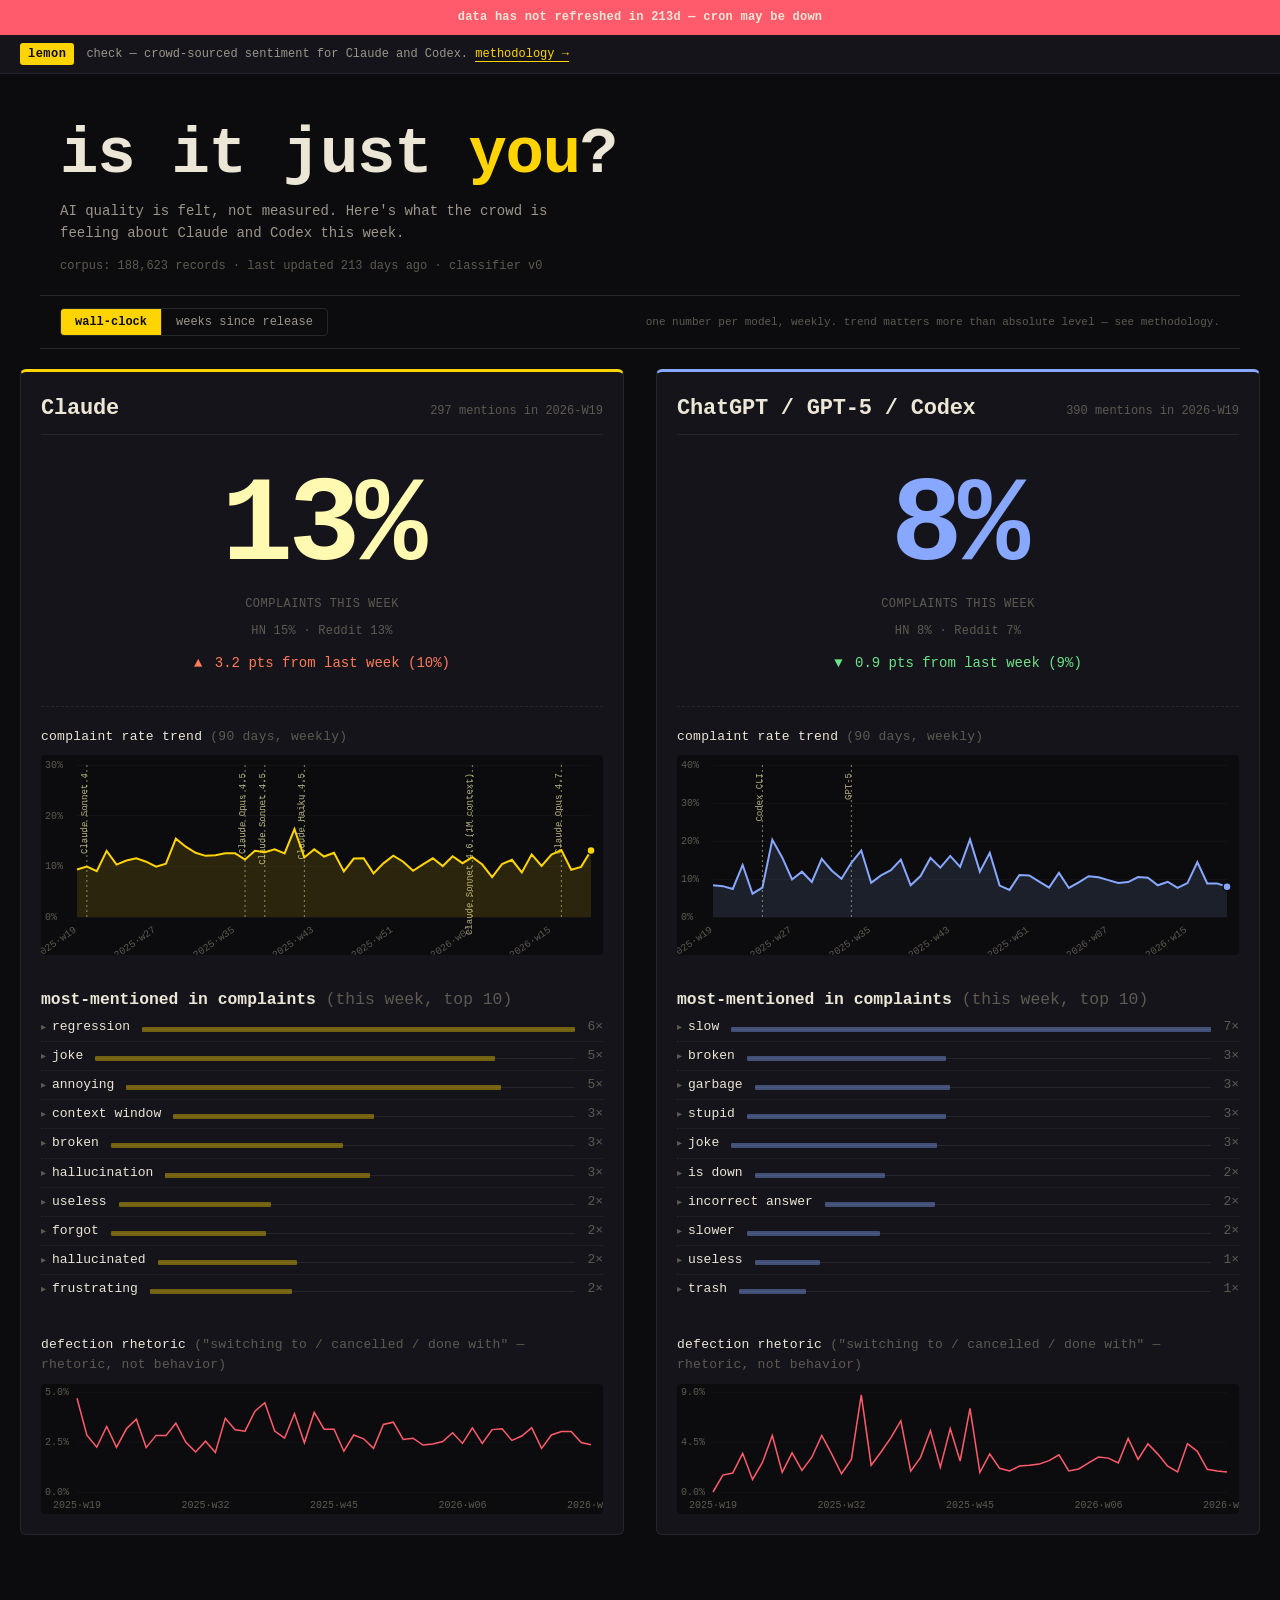
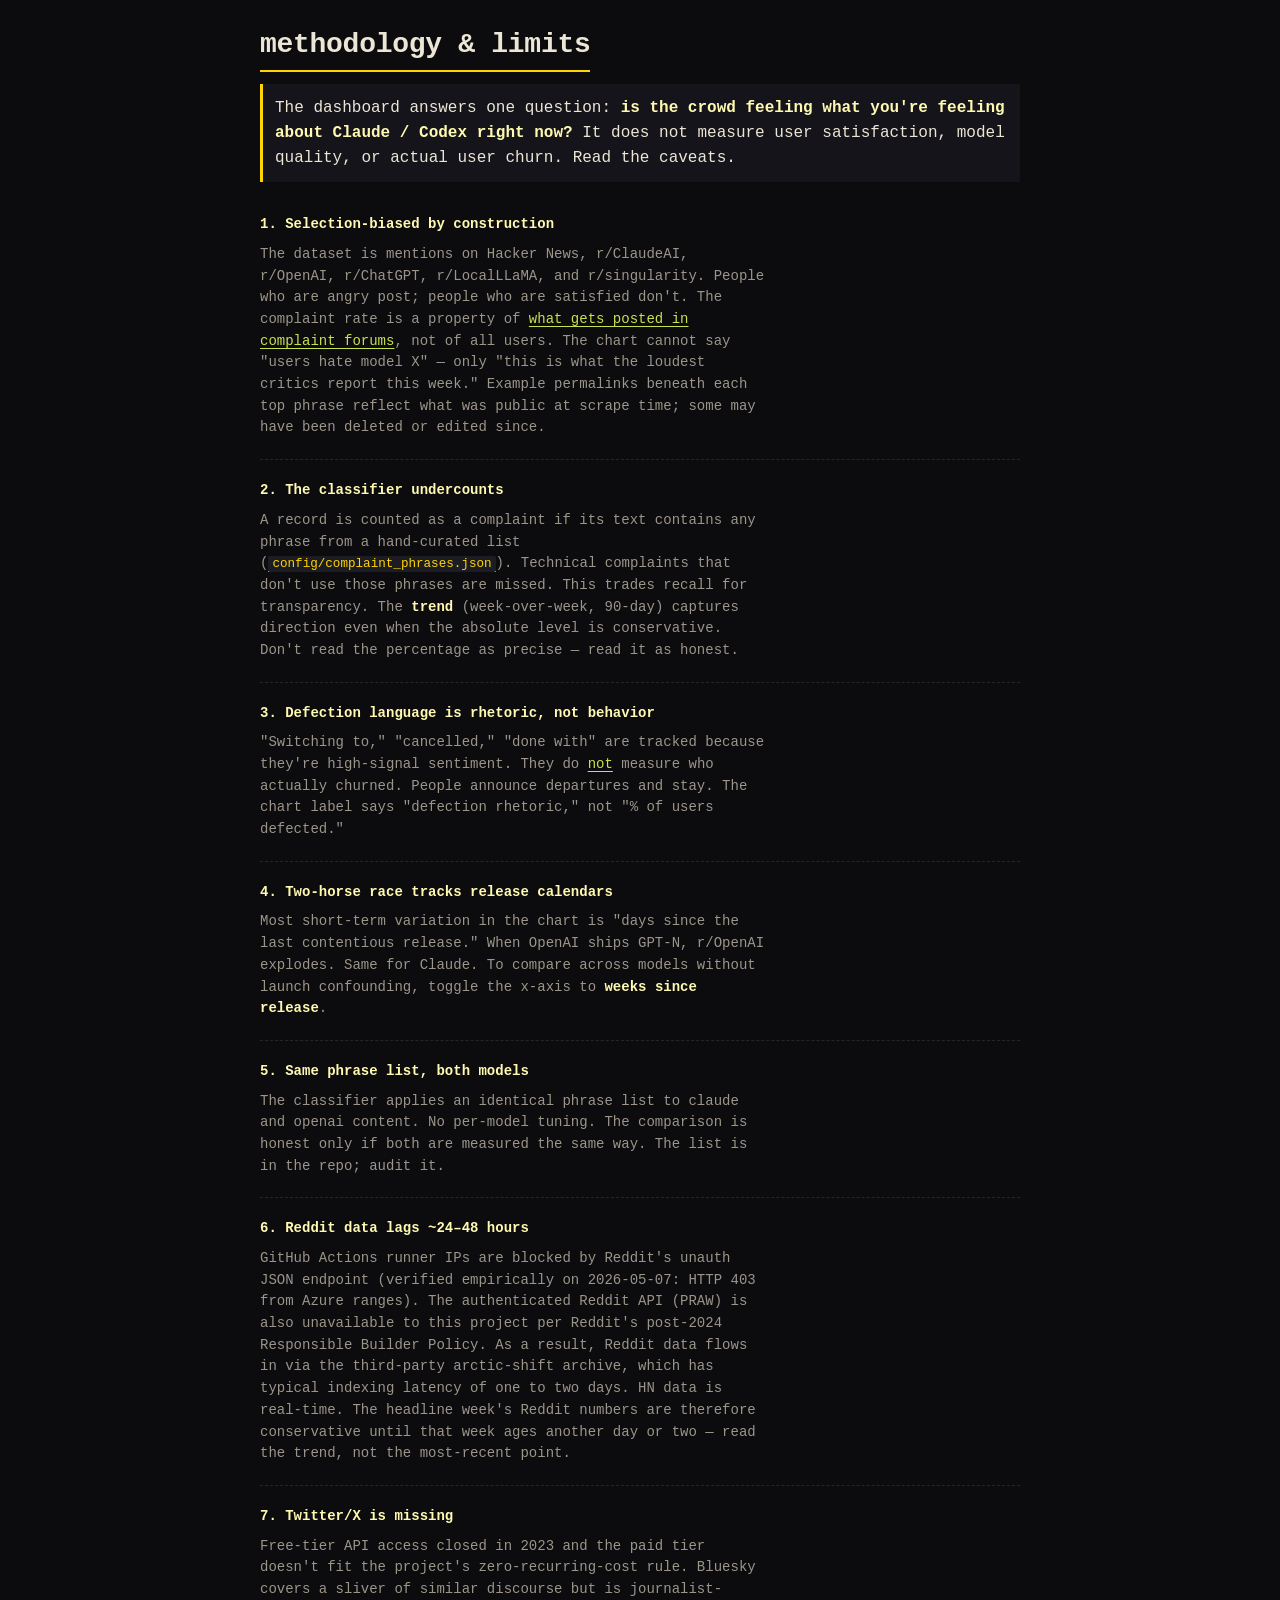
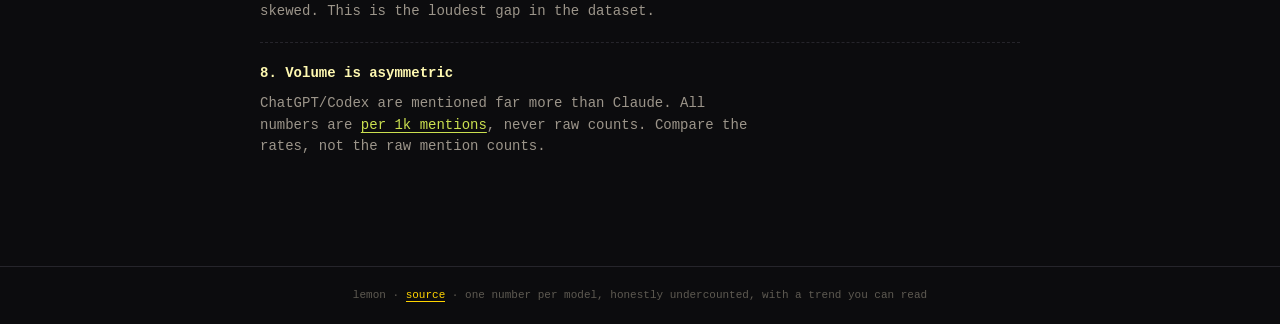
==== commit bb041617: "copy: tighter masthead reflecting the actual thesis Old framing was the user-facing hook ("is it jus" ====
--- a/phase5/index.html
+++ b/phase5/index.html
@@ -3,20 +3,20 @@
 <head>
 <meta charset="utf-8">
 <meta name="viewport" content="width=device-width, initial-scale=1">
-<title>lemon — is it just you, or is it actually bad right now?</title>
-<meta name="description" content="Public sentiment for Claude and Codex — weekly complaint rate from Reddit and HN.">
+<title>lemon — is it just you?</title>
+<meta name="description" content="AI quality is felt, not measured. Crowd-sourced sentiment for Claude and Codex this week.">
 
 <!-- Open Graph -->
 <meta property="og:type" content="website">
-<meta property="og:title" content="lemon — is it just you, or is it actually bad?">
-<meta property="og:description" content="Public sentiment for Claude and Codex — weekly complaint rate from Reddit and HN.">
+<meta property="og:title" content="lemon — is it just you?">
+<meta property="og:description" content="AI quality is felt, not measured. Crowd-sourced sentiment for Claude and Codex this week.">
 <meta property="og:image" content="https://github.com/mobetter20/lemon/raw/main/phase5/og-image.png">
 <meta property="og:url" content="https://mobetter20.github.io/lemon/">
 
 <!-- Twitter -->
 <meta name="twitter:card" content="summary_large_image">
-<meta name="twitter:title" content="lemon — is it just you, or is it actually bad?">
-<meta name="twitter:description" content="Public sentiment for Claude and Codex — weekly complaint rate from Reddit and HN.">
+<meta name="twitter:title" content="lemon — is it just you?">
+<meta name="twitter:description" content="AI quality is felt, not measured. Crowd-sourced sentiment for Claude and Codex this week.">
 <meta name="twitter:image" content="https://github.com/mobetter20/lemon/raw/main/phase5/og-image.png">
 
 <link rel="stylesheet" href="style.css">
@@ -28,15 +28,16 @@
 <header class="banner">
   <span class="banner-mark">lemon</span>
   <span class="banner-msg">
-    check — public sentiment for Claude and Codex.
+    check — crowd-sourced sentiment for Claude and Codex.
     <a href="#methodology">methodology →</a>
   </span>
 </header>
 
 <section class="masthead">
-  <h1>is it just you,<br>or is it actually <em>bad</em> right now?</h1>
+  <h1>is it just <em>you</em>?</h1>
   <p class="tagline">
-    Weekly complaint rate from public discourse on Reddit and HN.
+    AI quality is felt, not measured. Here's what the crowd is feeling
+    about Claude and Codex this week.
   </p>
   <p class="meta" id="meta-line">
     corpus: <span id="meta-count">…</span> records ·
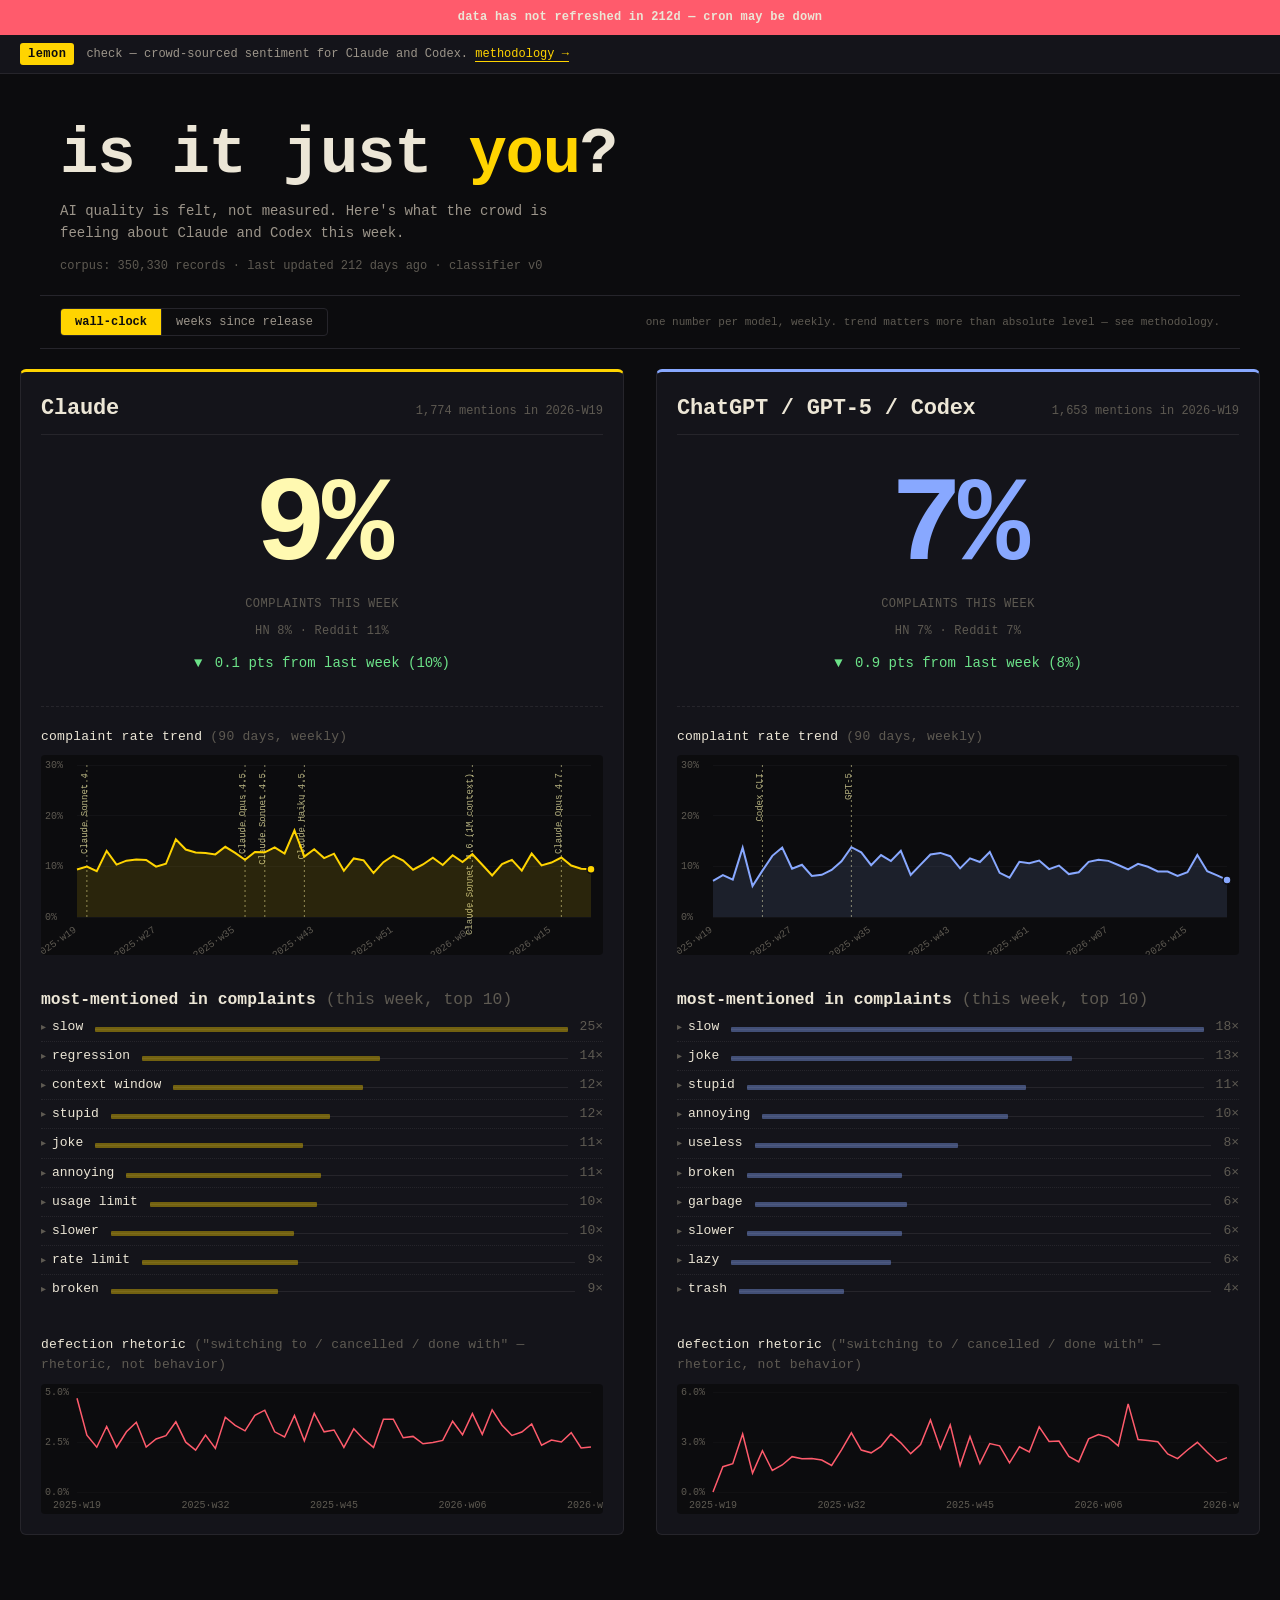
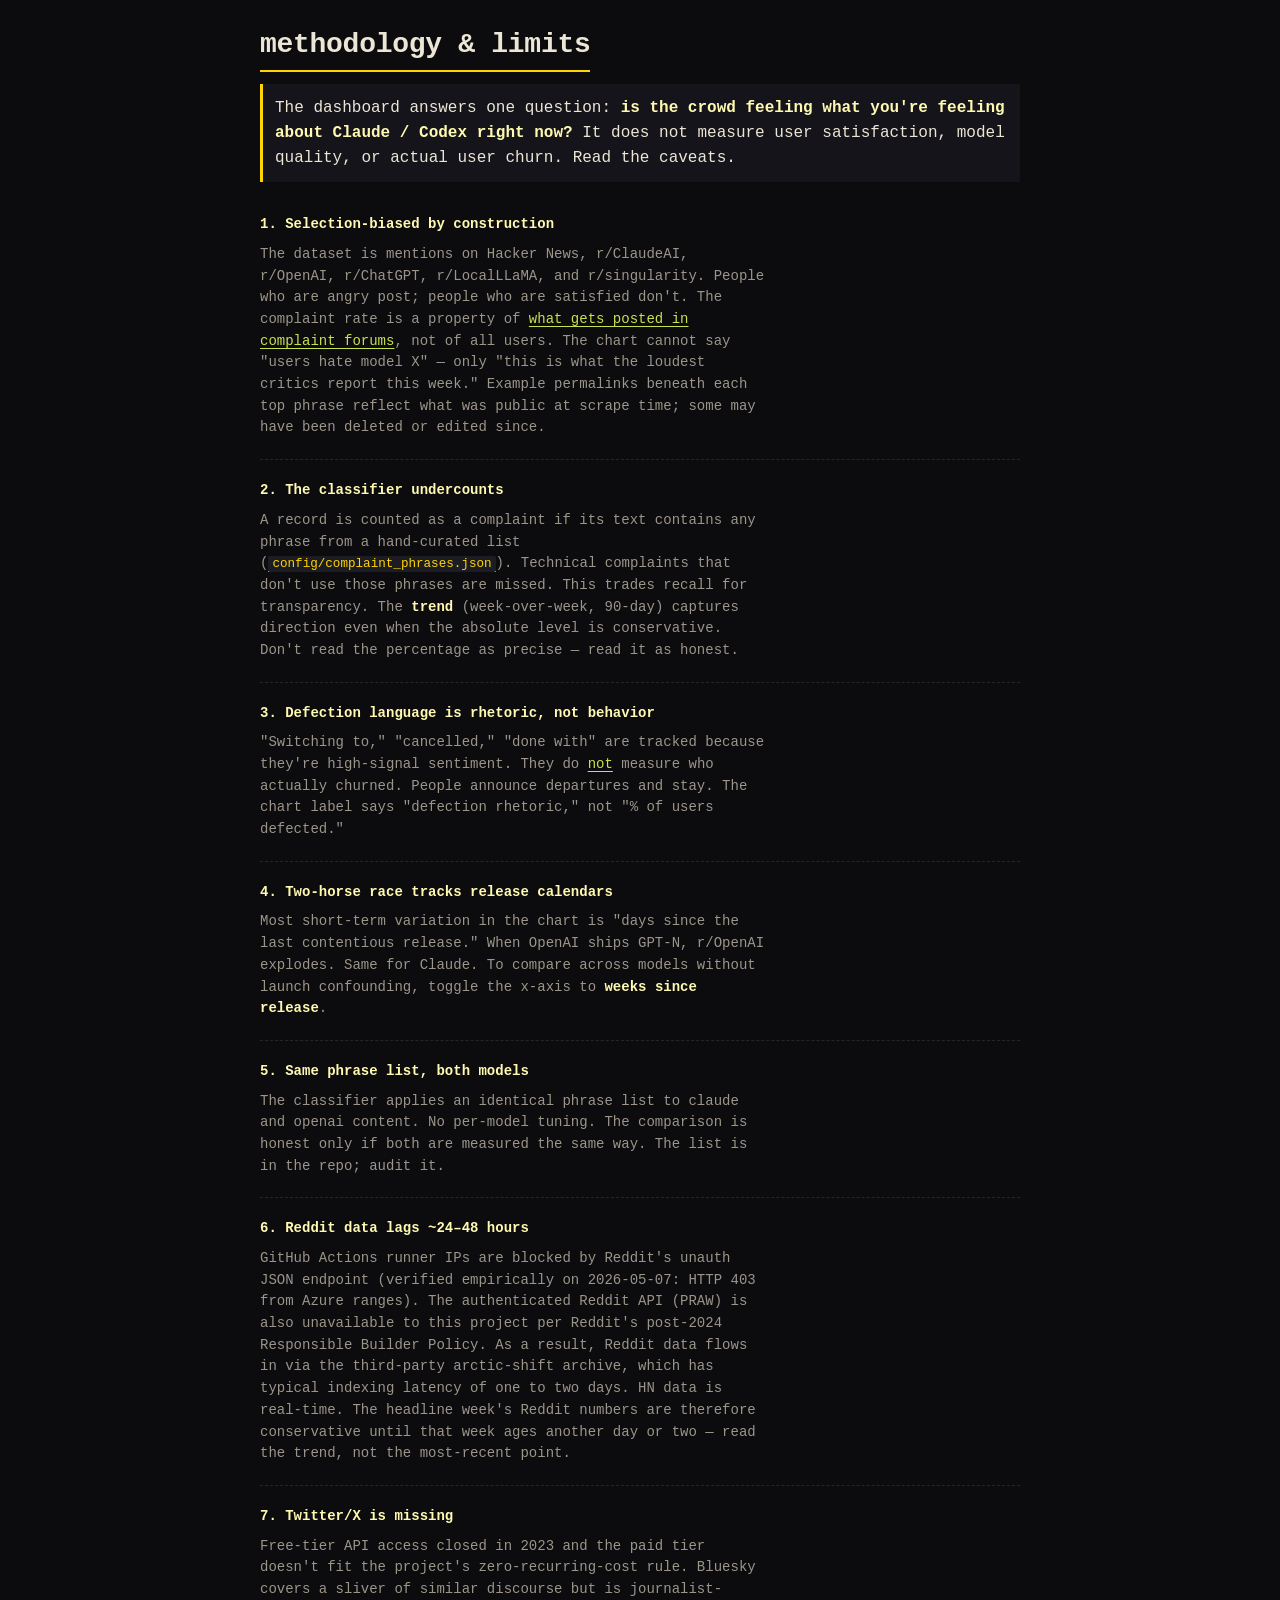
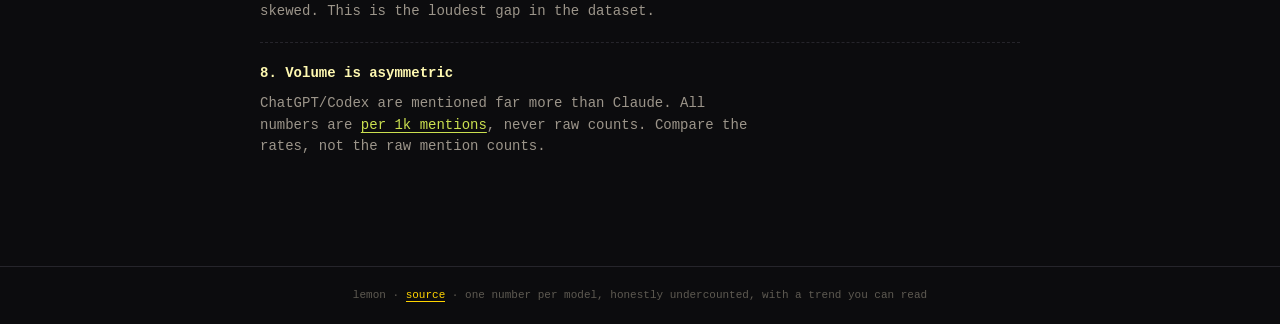
==== commit ea5b5f74: "polish: drop broken og:image, fix og:url to live host og:image referenced phase5/og-image.png which " ====
--- a/phase5/index.html
+++ b/phase5/index.html
@@ -10,14 +10,12 @@
 <meta property="og:type" content="website">
 <meta property="og:title" content="lemon — is it just you?">
 <meta property="og:description" content="AI quality is felt, not measured. Crowd-sourced sentiment for Claude and Codex this week.">
-<meta property="og:image" content="https://github.com/mobetter20/lemon/raw/main/phase5/og-image.png">
-<meta property="og:url" content="https://mobetter20.github.io/lemon/">
+<meta property="og:url" content="http://ajin.im/lemon/">
 
 <!-- Twitter -->
-<meta name="twitter:card" content="summary_large_image">
+<meta name="twitter:card" content="summary">
 <meta name="twitter:title" content="lemon — is it just you?">
 <meta name="twitter:description" content="AI quality is felt, not measured. Crowd-sourced sentiment for Claude and Codex this week.">
-<meta name="twitter:image" content="https://github.com/mobetter20/lemon/raw/main/phase5/og-image.png">
 
 <link rel="stylesheet" href="style.css">
 </head>
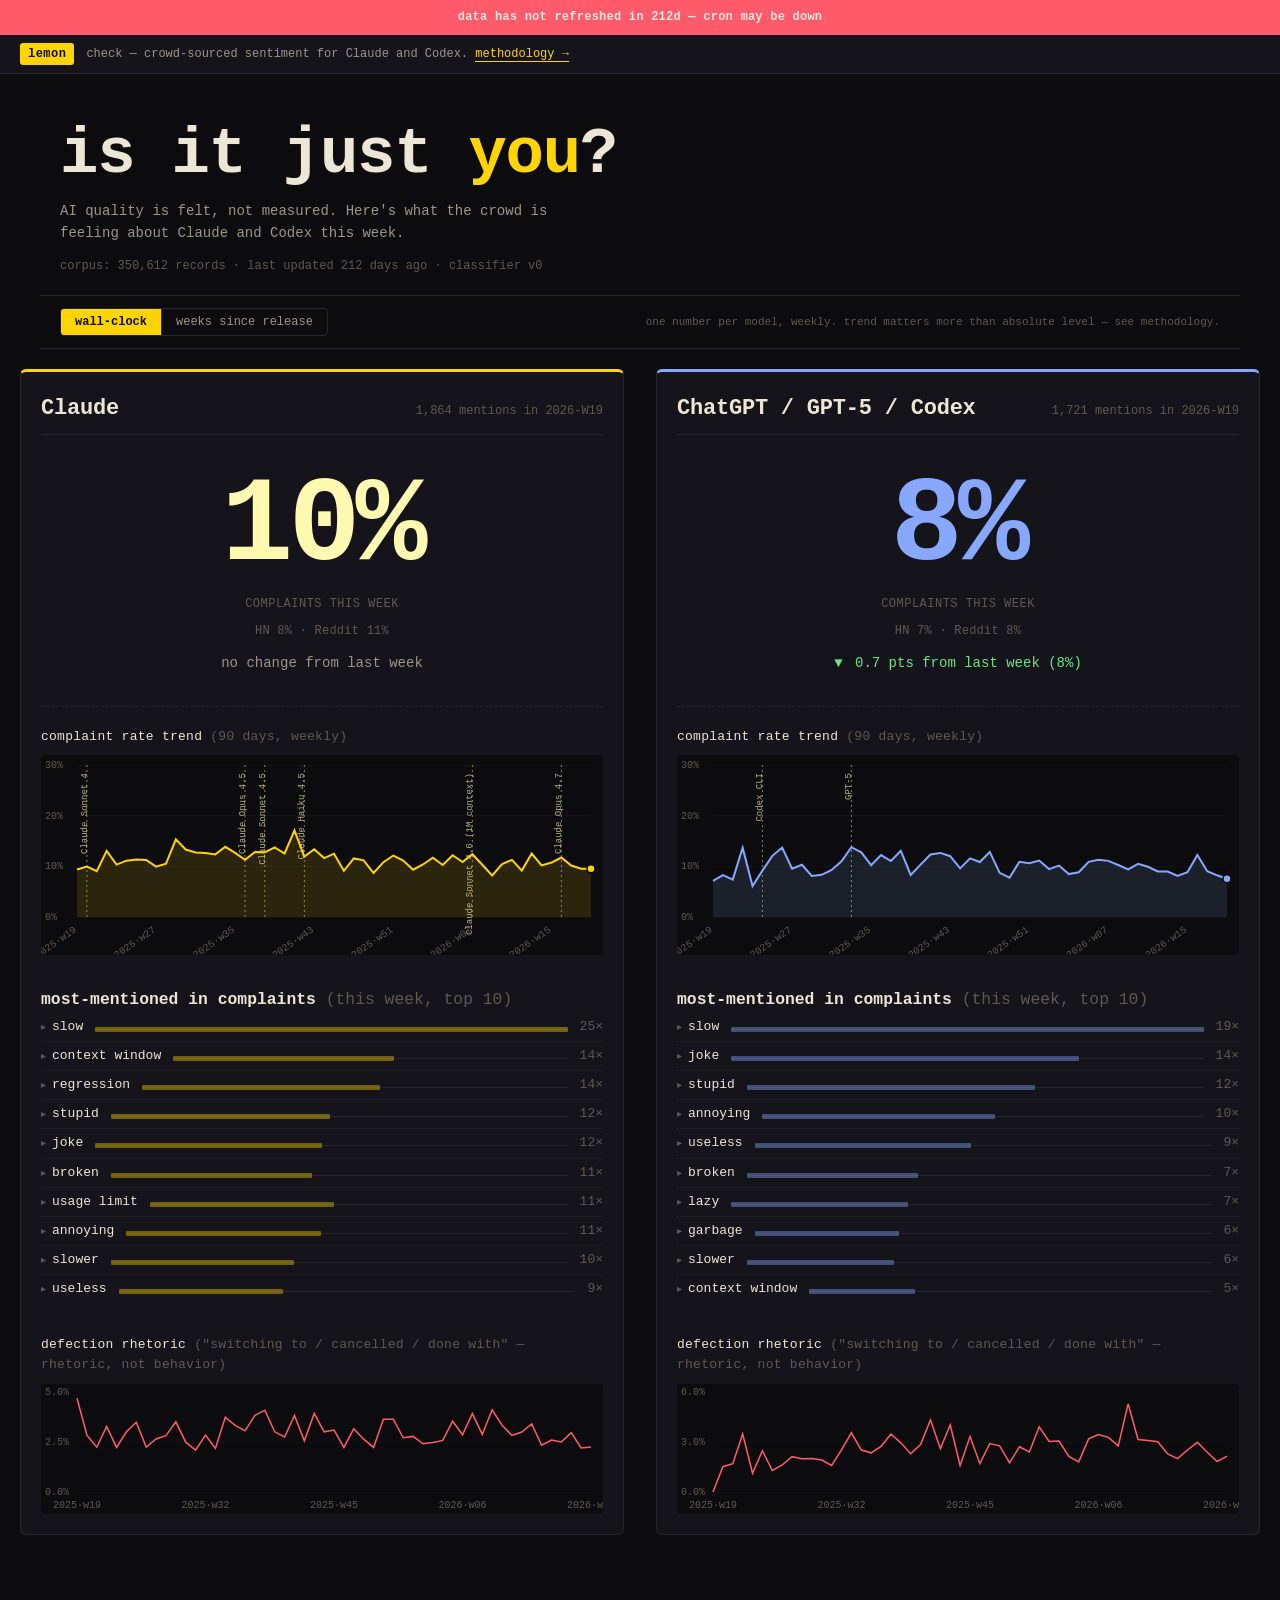
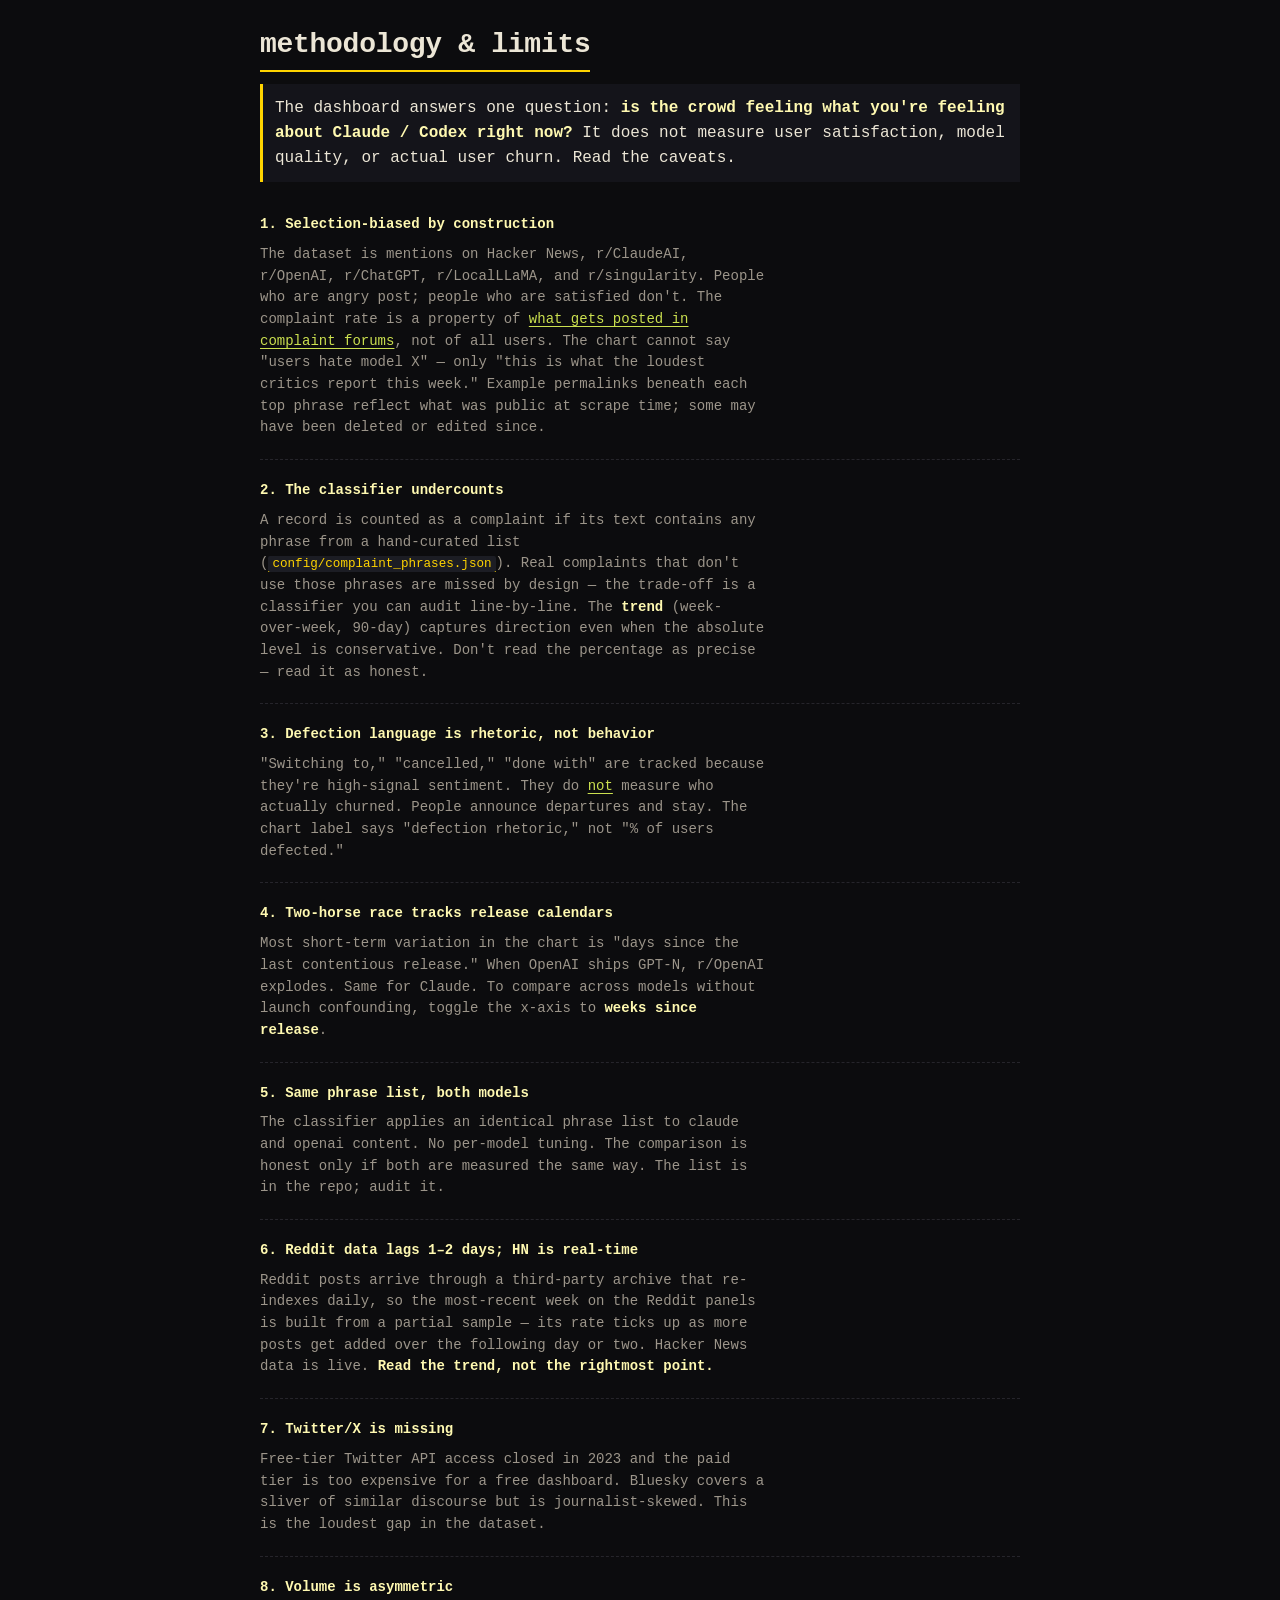
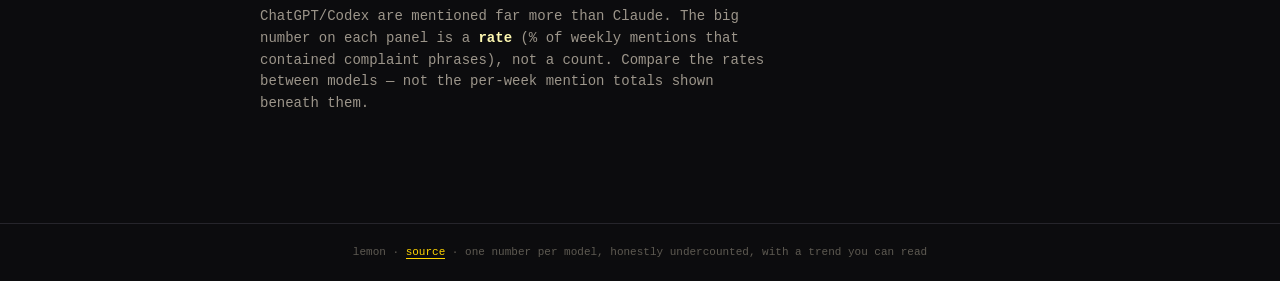
==== commit 6cbc6a2a: "copy: methodology caveats 2/6/7/8 — visitor voice, drop internals #2: "trades recall for transparenc" ====
--- a/phase5/index.html
+++ b/phase5/index.html
@@ -10,7 +10,7 @@
 <meta property="og:type" content="website">
 <meta property="og:title" content="lemon — is it just you?">
 <meta property="og:description" content="AI quality is felt, not measured. Crowd-sourced sentiment for Claude and Codex this week.">
-<meta property="og:url" content="http://ajin.im/lemon/">
+<meta property="og:url" content="https://ajin.im/lemon/">
 
 <!-- Twitter -->
 <meta name="twitter:card" content="summary">
@@ -138,10 +138,11 @@
     <p>
       A record is counted as a complaint if its text contains any phrase from
       a hand-curated list (<a href="https://github.com/mobetter20/lemon/blob/main/config/complaint_phrases.json"><code>config/complaint_phrases.json</code></a>).
-      Technical complaints that don't use those phrases are missed. This trades
-      recall for transparency. The <strong>trend</strong> (week-over-week,
-      90-day) captures direction even when the absolute level is conservative.
-      Don't read the percentage as precise — read it as honest.
+      Real complaints that don't use those phrases are missed by design — the
+      trade-off is a classifier you can audit line-by-line. The
+      <strong>trend</strong> (week-over-week, 90-day) captures direction even
+      when the absolute level is conservative. Don't read the percentage as
+      precise — read it as honest.
     </p>
   </article>
 
@@ -175,24 +176,21 @@
   </article>
 
   <article class="caveat">
-    <h3>6. Reddit data lags ~24–48 hours</h3>
-    <p>
-      GitHub Actions runner IPs are blocked by Reddit's unauth JSON endpoint
-      (verified empirically on 2026-05-07: HTTP 403 from Azure ranges). The
-      authenticated Reddit API (PRAW) is also unavailable to this project per
-      Reddit's post-2024 Responsible Builder Policy. As a result, Reddit data
-      flows in via the third-party arctic-shift archive, which has typical
-      indexing latency of one to two days. HN data is real-time. The headline
-      week's Reddit numbers are therefore conservative until that week ages
-      another day or two — read the trend, not the most-recent point.
+    <h3>6. Reddit data lags 1–2 days; HN is real-time</h3>
+    <p>
+      Reddit posts arrive through a third-party archive that re-indexes
+      daily, so the most-recent week on the Reddit panels is built from a
+      partial sample — its rate ticks up as more posts get added over the
+      following day or two. Hacker News data is live. <strong>Read the
+      trend, not the rightmost point.</strong>
     </p>
   </article>
 
   <article class="caveat">
     <h3>7. Twitter/X is missing</h3>
     <p>
-      Free-tier API access closed in 2023 and the paid tier doesn't fit the
-      project's zero-recurring-cost rule. Bluesky covers a sliver of similar
+      Free-tier Twitter API access closed in 2023 and the paid tier is too
+      expensive for a free dashboard. Bluesky covers a sliver of similar
       discourse but is journalist-skewed. This is the loudest gap in the
       dataset.
     </p>
@@ -201,9 +199,10 @@
   <article class="caveat">
     <h3>8. Volume is asymmetric</h3>
     <p>
-      ChatGPT/Codex are mentioned far more than Claude. All numbers are
-      <em>per 1k mentions</em>, never raw counts. Compare the rates, not the
-      raw mention counts.
+      ChatGPT/Codex are mentioned far more than Claude. The big number on
+      each panel is a <strong>rate</strong> (% of weekly mentions that
+      contained complaint phrases), not a count. Compare the rates between
+      models — not the per-week mention totals shown beneath them.
     </p>
   </article>
 </section>
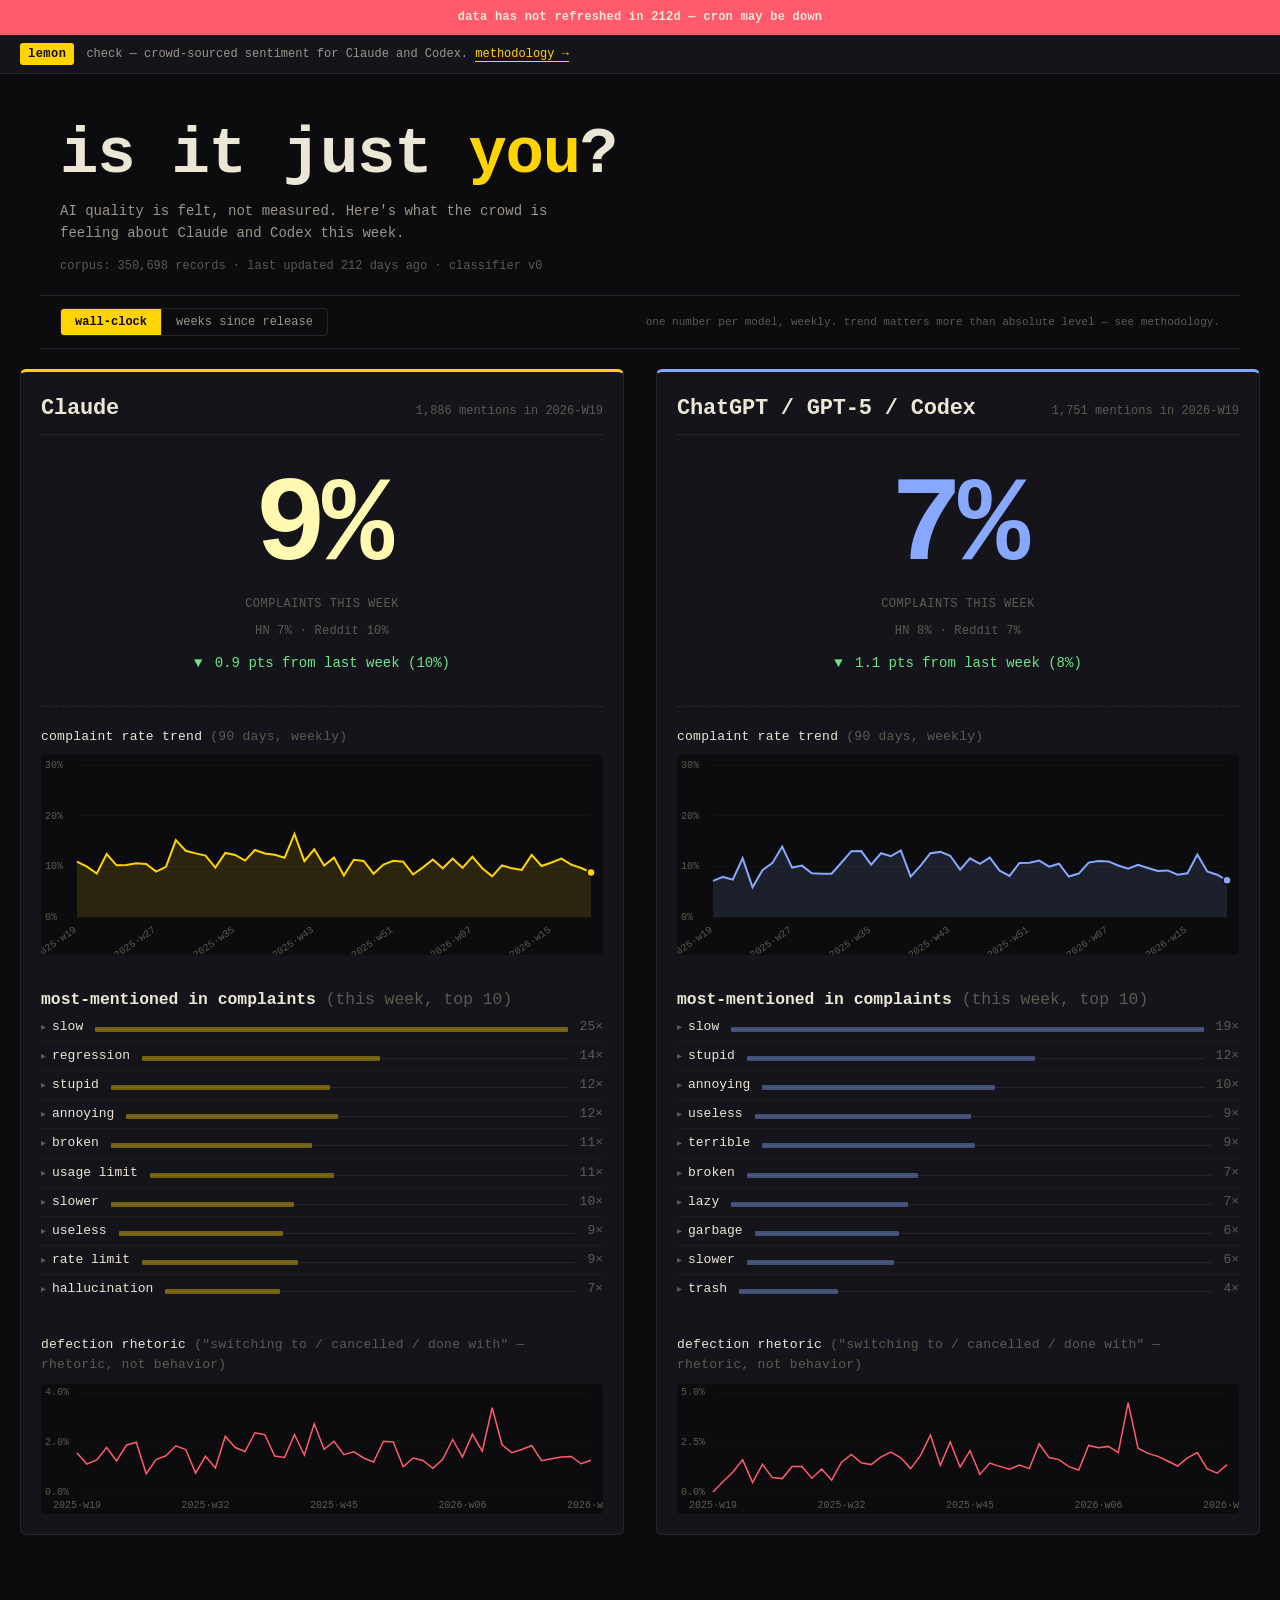
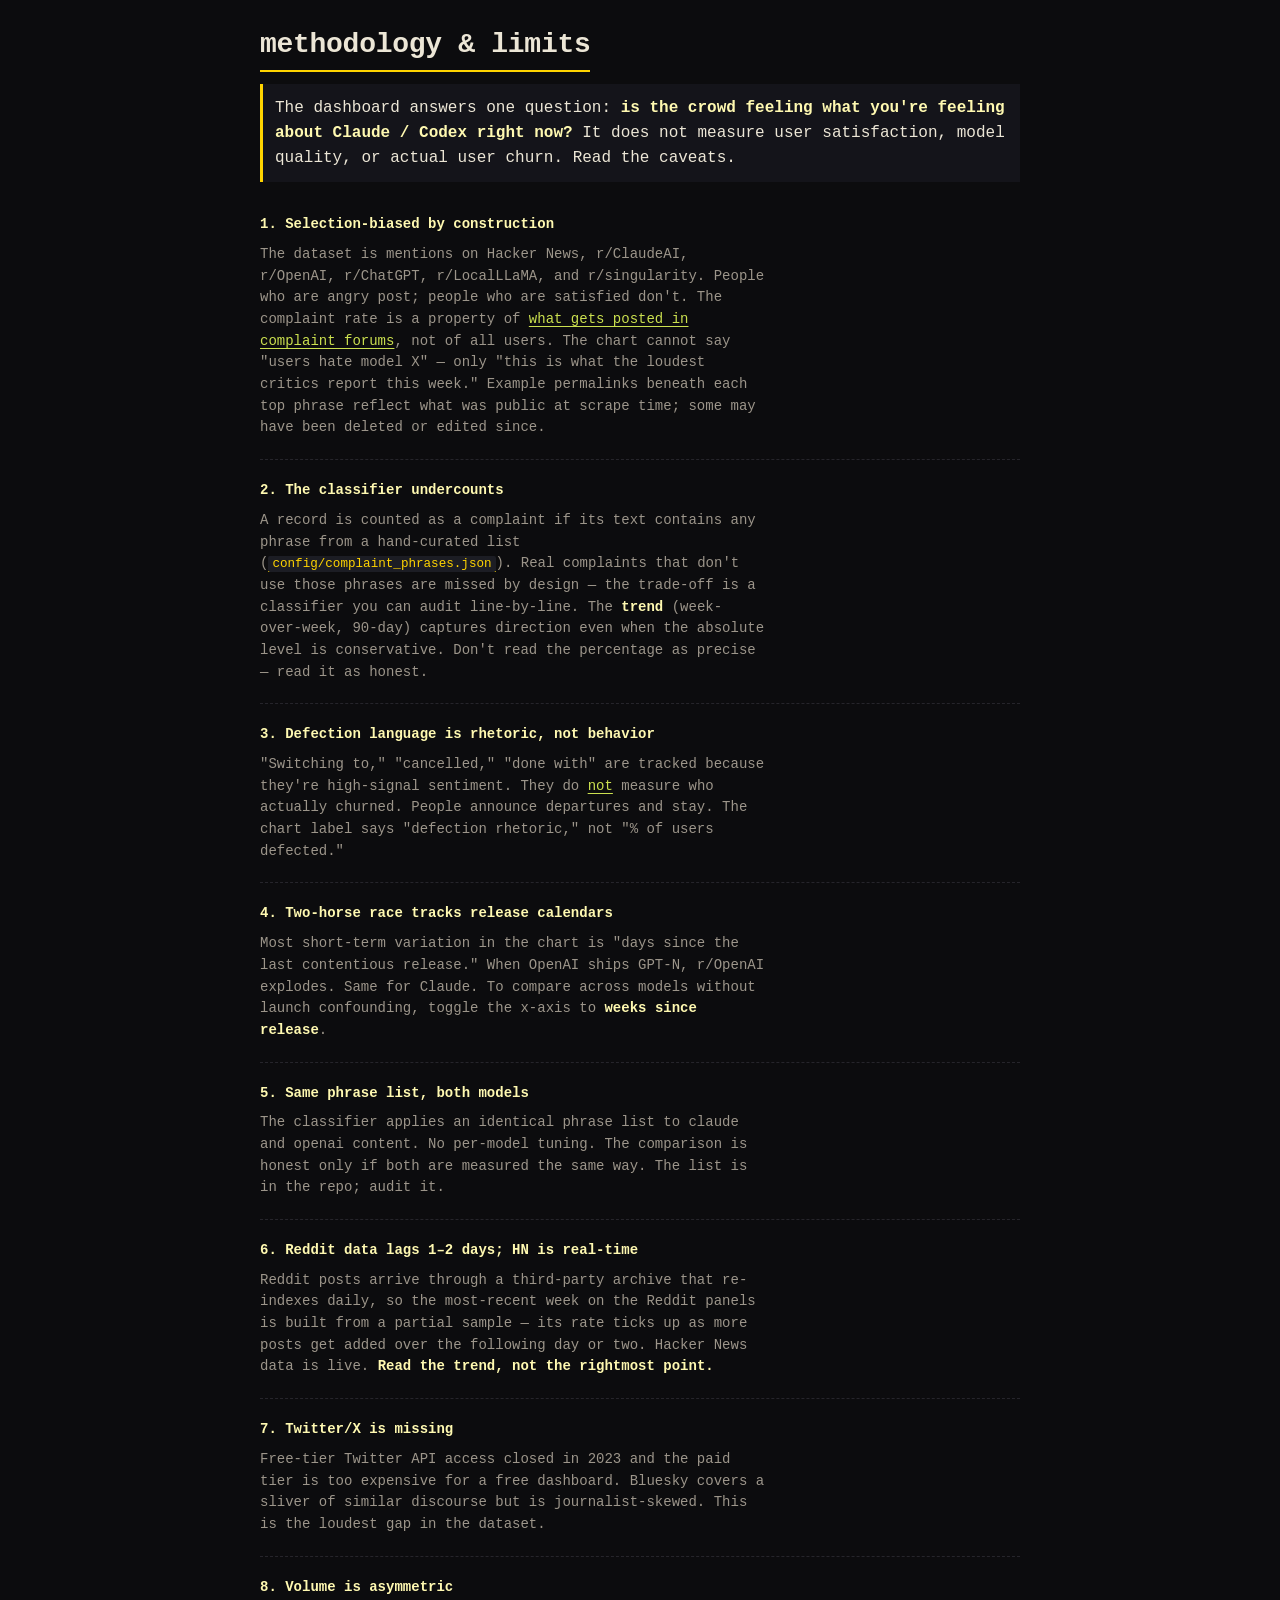
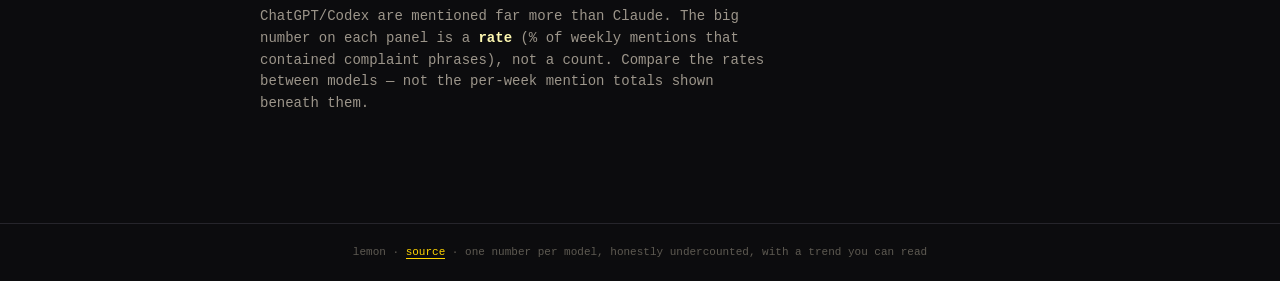
==== commit 088a9aa0: "add og-image; restore og:image / twitter:image meta tags phase5/og-image.png — 1730×909, 904 KB, mon" ====
--- a/phase5/index.html
+++ b/phase5/index.html
@@ -11,11 +11,15 @@
 <meta property="og:title" content="lemon — is it just you?">
 <meta property="og:description" content="AI quality is felt, not measured. Crowd-sourced sentiment for Claude and Codex this week.">
 <meta property="og:url" content="https://ajin.im/lemon/">
+<meta property="og:image" content="https://ajin.im/lemon/phase5/og-image.png">
+<meta property="og:image:width" content="1730">
+<meta property="og:image:height" content="909">
 
 <!-- Twitter -->
-<meta name="twitter:card" content="summary">
+<meta name="twitter:card" content="summary_large_image">
 <meta name="twitter:title" content="lemon — is it just you?">
 <meta name="twitter:description" content="AI quality is felt, not measured. Crowd-sourced sentiment for Claude and Codex this week.">
+<meta name="twitter:image" content="https://ajin.im/lemon/phase5/og-image.png">
 
 <link rel="stylesheet" href="style.css">
 </head>
--- a/phase5/style.css
+++ b/phase5/style.css
@@ -128,7 +128,7 @@
   margin: 0 auto;
 }
 .masthead h1 {
-  font-size: clamp(36px, 5vw, 64px);
+  font-size: clamp(28px, 8vw, 64px);
   letter-spacing: -0.02em;
   line-height: 1.05;
   margin-bottom: var(--space-3);
@@ -497,3 +497,51 @@
   font-size: 11px;
   margin-top: var(--space-6);
 }
+
+/* ============================================================
+   MOBILE TIGHTENING — phones (≤480px)
+   The 1024px breakpoint above already collapses the dashboard to
+   single column. This block tightens spacing and tames the large
+   typography for narrow viewports so the H1/big-number don't
+   overflow and section padding doesn't waste pixels.
+   ============================================================ */
+@media (max-width: 480px) {
+  .masthead {
+    padding: var(--space-4) var(--space-3) var(--space-3);
+  }
+  .masthead h1 {
+    font-size: clamp(26px, 9vw, 36px);
+  }
+  .controls {
+    padding: 0 var(--space-3) var(--space-3);
+    flex-wrap: wrap;
+    gap: var(--space-2);
+  }
+  .controls-note {
+    text-align: left;
+    flex-basis: 100%;
+  }
+  .dashboard {
+    padding: var(--space-3);
+    gap: var(--space-4);
+  }
+  .model-panel {
+    padding: var(--space-3);
+  }
+  .panel-head h2 {
+    font-size: 18px;
+  }
+  .big-number {
+    font-size: clamp(56px, 18vw, 96px);
+  }
+  .methodology {
+    padding: var(--space-3);
+    margin: var(--space-4) auto;
+  }
+  .methodology h2 {
+    font-size: 22px;
+  }
+  .banner {
+    padding: var(--space-2) var(--space-3);
+  }
+}
